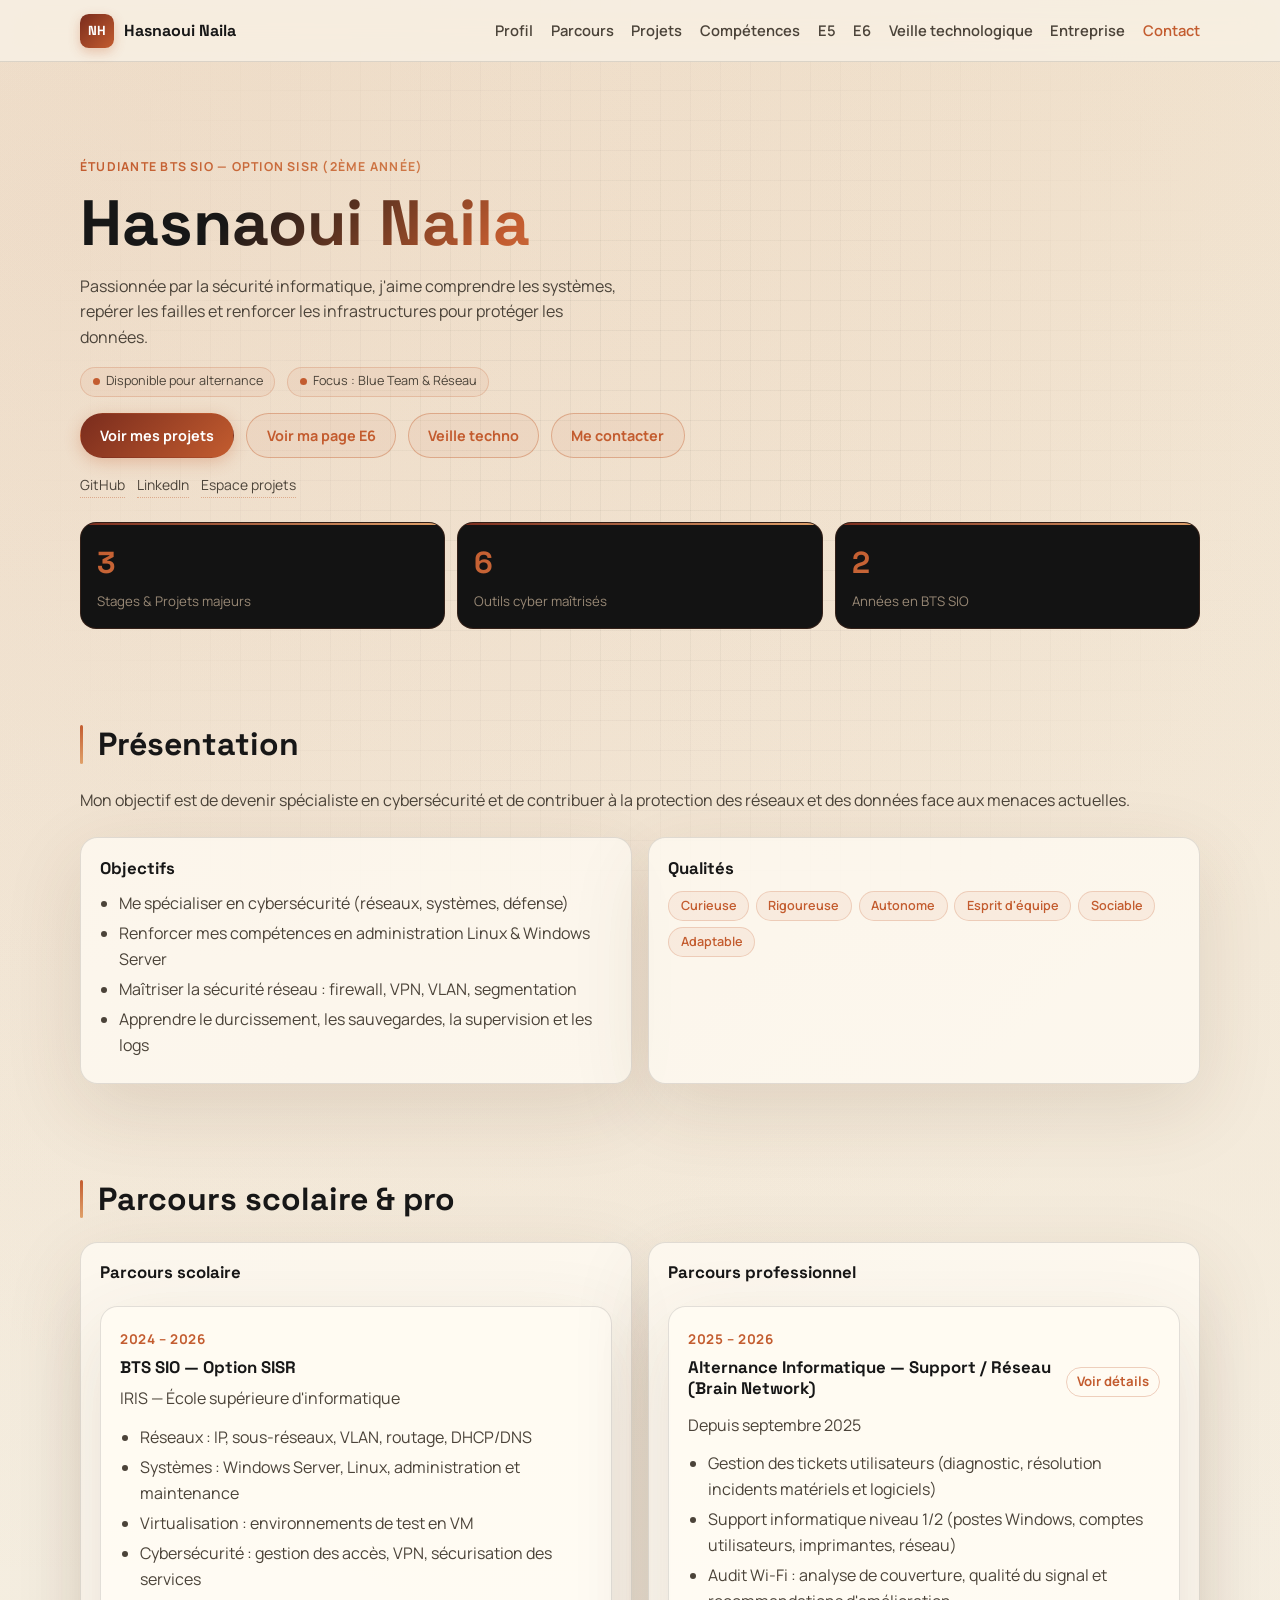
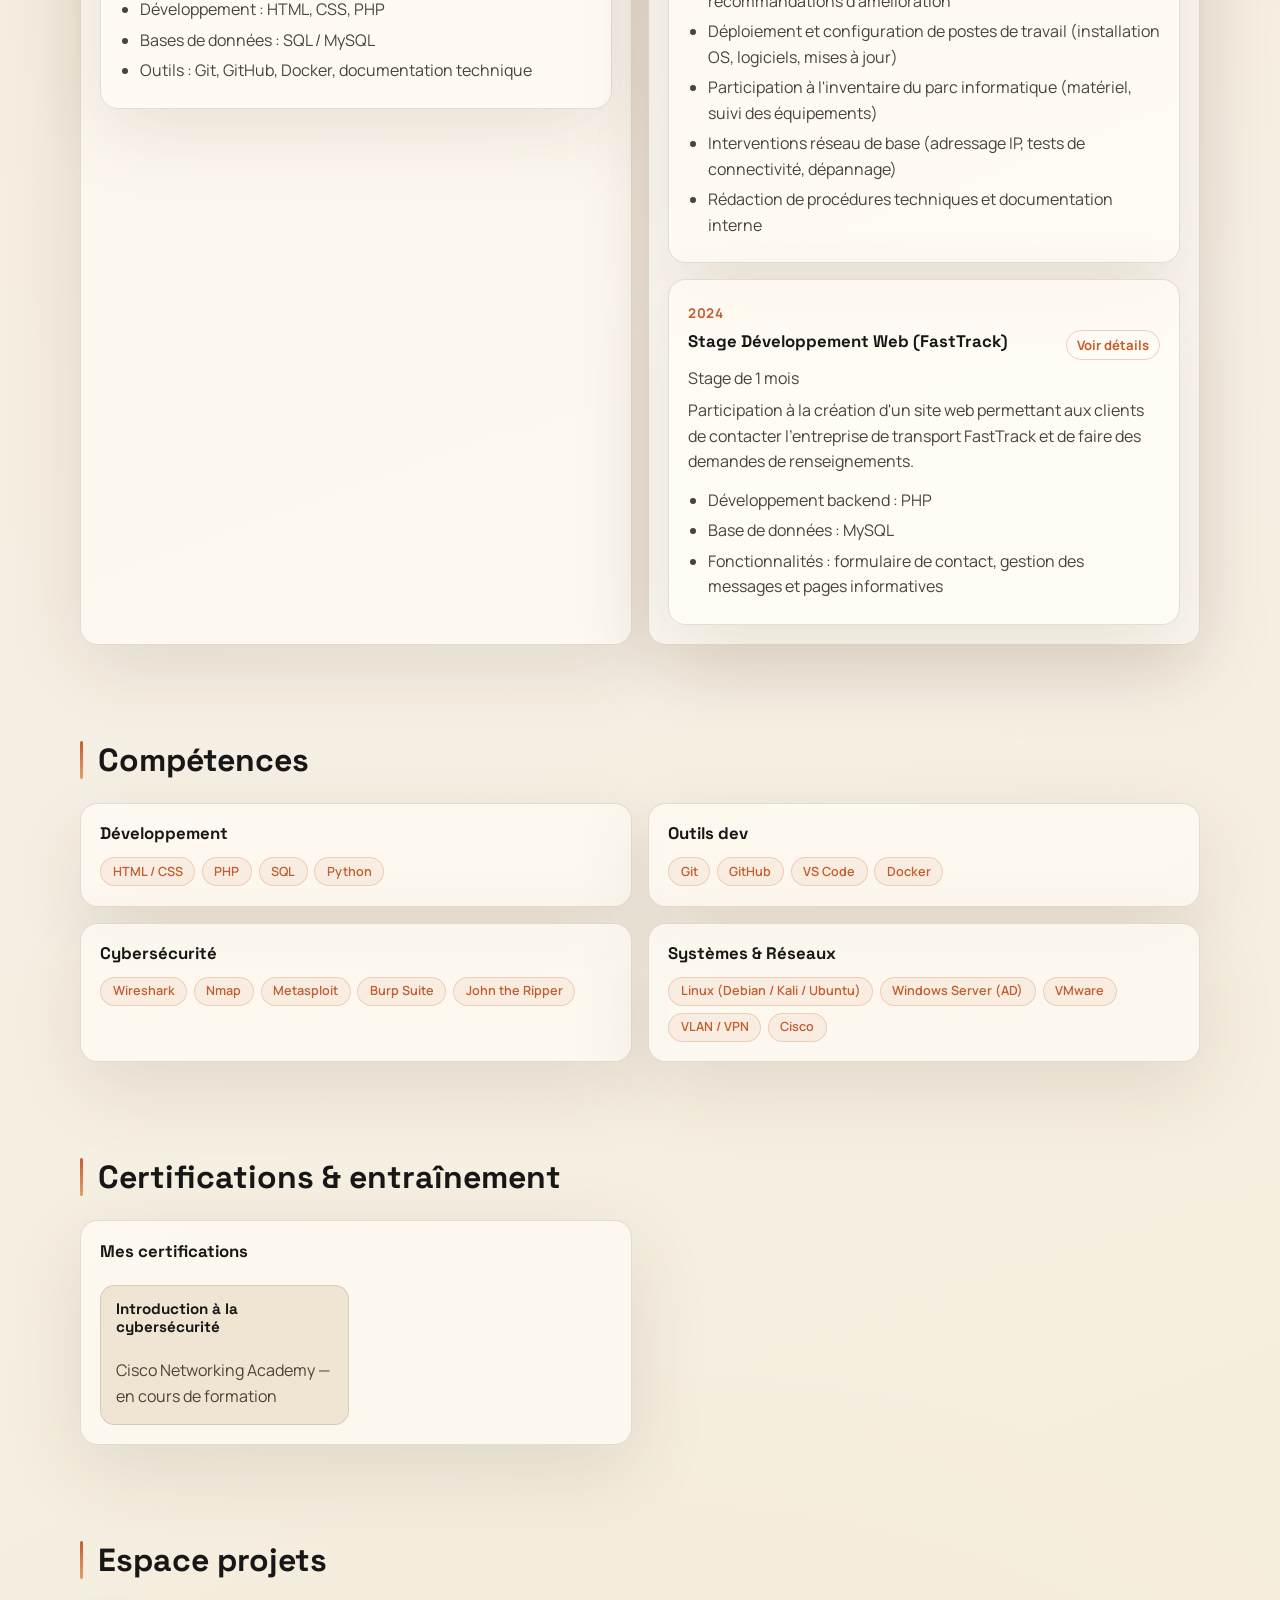
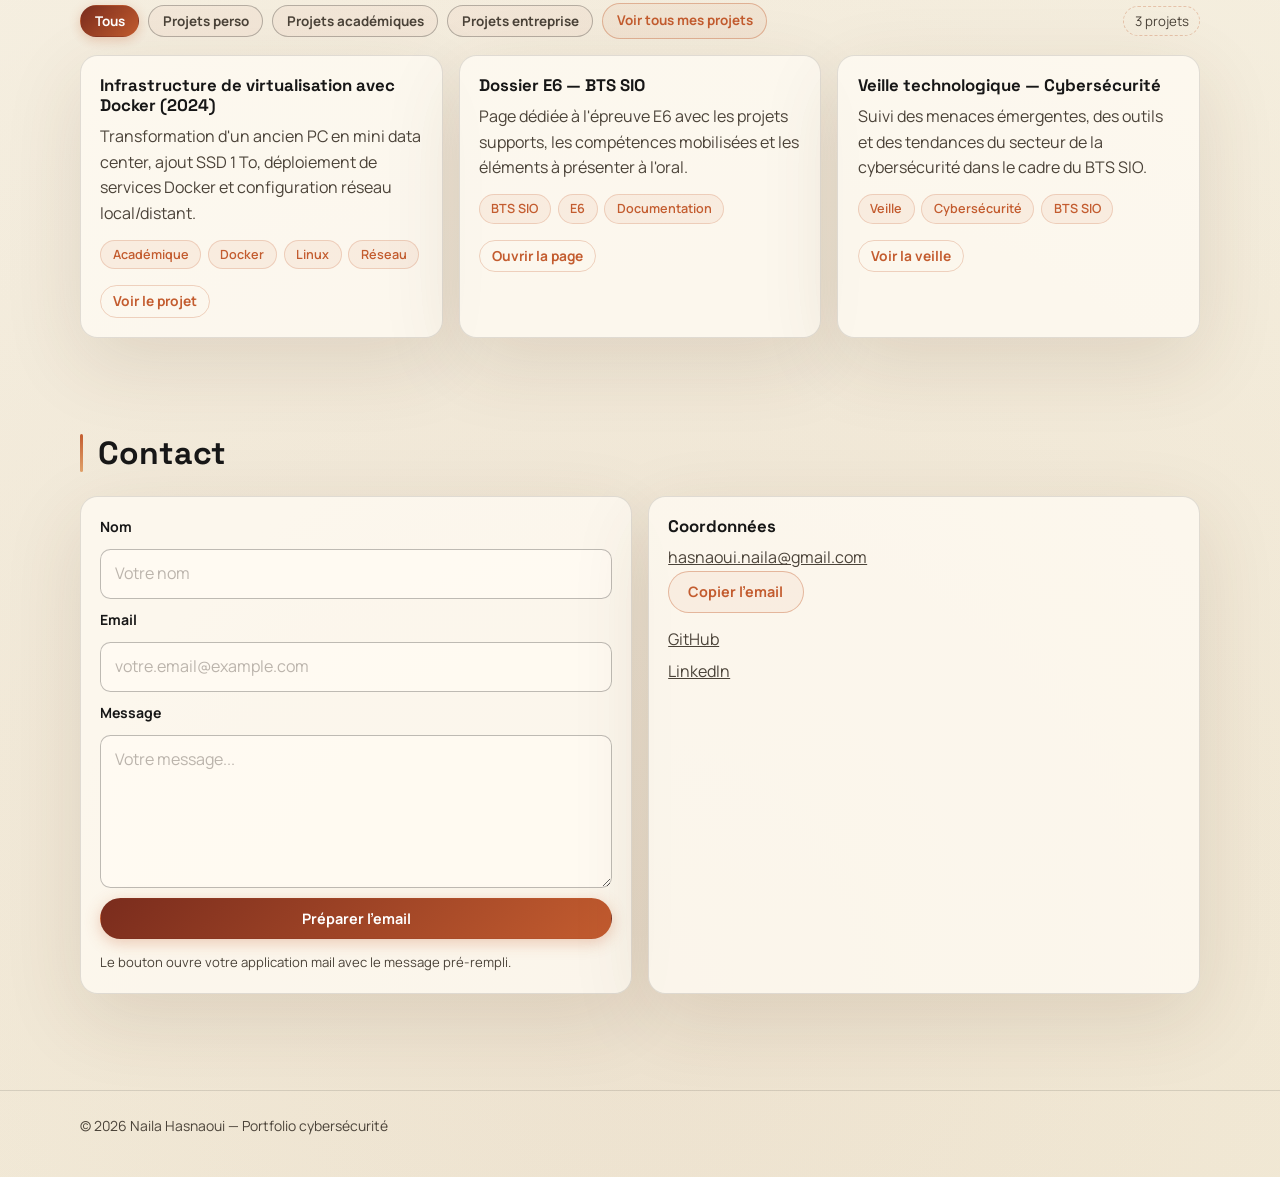
==== Naila_protfolio/index.html @ ea797156 "Add files via upload" ====
<!DOCTYPE html>
<html lang="fr">
    <head>
        <meta charset="UTF-8"/>
        <meta name="viewport" content="width=device-width, initial-scale=1.0"/>
        <title>Hasnaoui Naila | Portfolio Cybersécurité</title>
        <meta
            name="description"
            content="Portfolio de Naila Hasnaoui, étudiante BTS SIO SISR, orientée cybersécurité, réseaux et systèmes."/>
        <link rel="preconnect" href="https://fonts.googleapis.com"/>
        <link rel="preconnect" href="https://fonts.gstatic.com" crossorigin="crossorigin"/>
        <link
            href="https://fonts.googleapis.com/css2?family=Space+Grotesk:wght@400;500;700&family=Manrope:wght@400;600;700&display=swap"
            rel="stylesheet"/>
        <link rel="stylesheet" href="styles.css?v=20260509"/>
    </head>
    <body>
        <div class="scroll-progress" id="scrollProgress" aria-hidden="true"></div>
        <div class="bg-grid" aria-hidden="true"></div>

        <header class="site-header">
            <div class="container nav-wrap">
                <a href="#home" class="brand">
                    <span class="brand-mark">NH</span>
                    <span class="brand-text">Hasnaoui Naila</span>
                </a>
                <button class="menu-btn" id="menuBtn" aria-label="Ouvrir le menu">Menu</button>
                <nav class="nav" id="siteNav">
                    <a href="#profil">Profil</a>
                    <a href="#parcours">Parcours</a>
                    <a href="#projets">Projets</a>
                    <a href="#competences">Compétences</a>
                    <a href="e5.html">E5</a>
                    <a href="e6.html">E6</a>
                    <a href="veille.html">Veille technologique</a>
                    <a href="entreprise.html">Entreprise</a>
                    <a href="#contact">Contact</a>
                </nav>
            </div>
        </header>

        <main id="home">
            <section class="hero container reveal">
                <div class="hero-layout">
                    <div>
                        <p class="eyebrow">Étudiante BTS SIO — Option SISR (2ème année)</p>
                        <h1>Hasnaoui Naila</h1>
                        <p class="lead">
                            Passionnée par la sécurité informatique, j'aime comprendre les systèmes,
                            repérer les failles et renforcer les infrastructures pour protéger les données.
                        </p>
                        <div class="hero-meta">
                            <span class="status-dot">Disponible pour alternance</span>
                            <span class="status-dot">Focus : Blue Team &amp; Réseau</span>
                        </div>
                    </div>
                </div>

                <div class="hero-actions">
                    <a class="btn btn-primary" href="#projets">Voir mes projets</a>
                    <a class="btn btn-ghost" href="e6.html">Voir ma page E6</a>
                    <a class="btn btn-ghost" href="veille.html">Veille techno</a>
                    <a class="btn btn-ghost" href="mailto:hasnaoui.naila@gmail.com">Me contacter</a>
                </div>

                <div class="social-links">
                    <a href="https://github.com/nailahsn" target="_blank" rel="noreferrer">GitHub</a>
                    <a href="https://www.linkedin.com/in/na%C3%AFla-hasnaoui-921a3b2a5/" target="_blank" rel="noreferrer">LinkedIn</a>
                    <a href="https://dandy-cowbell-23a.notion.site/Espace-Projets-2f4beac706b78072b6fbd65566114f82" target="_blank" rel="noreferrer">Espace projets</a>
                </div>

                <div class="hero-stats">
                    <article class="stat-card">
                        <p class="stat-number" data-target="3">0</p>
                        <p class="stat-label">Stages &amp; Projets majeurs</p>
                    </article>
                    <article class="stat-card">
                        <p class="stat-number" data-target="6">0</p>
                        <p class="stat-label">Outils cyber maîtrisés</p>
                    </article>
                    <article class="stat-card">
                        <p class="stat-number" data-target="2">0</p>
                        <p class="stat-label">Années en BTS SIO</p>
                    </article>
                </div>
            </section>

            <section id="profil" class="section container reveal">
                <div class="section-head">
                    <h2>Présentation</h2>
                </div>
                <p>
                    Mon objectif est de devenir spécialiste en cybersécurité et de contribuer à la
                    protection des réseaux et des données face aux menaces actuelles.
                </p>

                <div class="grid two-cols mt-24">
                    <article class="card">
                        <h3>Objectifs</h3>
                        <ul>
                            <li>Me spécialiser en cybersécurité (réseaux, systèmes, défense)</li>
                            <li>Renforcer mes compétences en administration Linux &amp; Windows Server</li>
                            <li>Maîtriser la sécurité réseau : firewall, VPN, VLAN, segmentation</li>
                            <li>Apprendre le durcissement, les sauvegardes, la supervision et les logs</li>
                        </ul>
                    </article>

                    <article class="card">
                        <h3>Qualités</h3>
                        <div class="pill-wrap">
                            <span class="pill">Curieuse</span>
                            <span class="pill">Rigoureuse</span>
                            <span class="pill">Autonome</span>
                            <span class="pill">Esprit d'équipe</span>
                            <span class="pill">Sociable</span>
                            <span class="pill">Adaptable</span>
                        </div>
                    </article>
                </div>
            </section>

            <section id="parcours" class="section container reveal">
                <div class="section-head">
                    <h2>Parcours scolaire &amp; pro</h2>
                </div>

                <div class="grid two-cols">
                    <article class="card">
                        <h3>Parcours scolaire</h3>
                        <div class="timeline mt-24">
                            <article class="timeline-item">
                                <span class="year">2024 – 2026</span>
                                <h3>BTS SIO — Option SISR</h3>
                                <p>IRIS — École supérieure d'informatique</p>
                                <ul>
                                    <li>Réseaux : IP, sous-réseaux, VLAN, routage, DHCP/DNS</li>
                                    <li>Systèmes : Windows Server, Linux, administration et maintenance</li>
                                    <li>Virtualisation : environnements de test en VM</li>
                                    <li>Cybersécurité : gestion des accès, VPN, sécurisation des services</li>
                                    <li>Développement : HTML, CSS, PHP</li>
                                    <li>Bases de données : SQL / MySQL</li>
                                    <li>Outils : Git, GitHub, Docker, documentation technique</li>
                                </ul>
                            </article>
                        </div>
                    </article>

                    <article class="card">
                        <h3>Parcours professionnel</h3>
                        <div class="timeline mt-24">
                            <article class="timeline-item">
                                <span class="year">2025 – 2026</span>
                                <div class="timeline-top">
                                    <h3>Alternance Informatique — Support / Réseau (Brain Network)</h3>
                                    <a class="mini-link" href="#" target="_blank" rel="noreferrer">Voir détails</a>
                                </div>
                                <p>Depuis septembre 2025</p>
                                <ul>
                                    <li>Gestion des tickets utilisateurs (diagnostic, résolution incidents matériels et logiciels)</li>
                                    <li>Support informatique niveau 1/2 (postes Windows, comptes utilisateurs, imprimantes, réseau)</li>
                                    <li>Audit Wi-Fi : analyse de couverture, qualité du signal et recommandations d'amélioration</li>
                                    <li>Déploiement et configuration de postes de travail (installation OS, logiciels, mises à jour)</li>
                                    <li>Participation à l'inventaire du parc informatique (matériel, suivi des équipements)</li>
                                    <li>Interventions réseau de base (adressage IP, tests de connectivité, dépannage)</li>
                                    <li>Rédaction de procédures techniques et documentation interne</li>
                                </ul>
                            </article>

                            <article class="timeline-item">
                                <span class="year">2024</span>
                                <div class="timeline-top">
                                    <h3>Stage Développement Web (FastTrack)</h3>
                                    <a class="mini-link" href="https://fasttrack.alwaysdata.net/" target="_blank" rel="noreferrer">Voir détails</a>
                                </div>
                                <p>Stage de 1 mois</p>
                                <p>
                                    Participation à la création d'un site web permettant aux clients de contacter
                                    l'entreprise de transport FastTrack et de faire des demandes de renseignements.
                                </p>
                                <ul>
                                    <li>Développement backend : PHP</li>
                                    <li>Base de données : MySQL</li>
                                    <li>Fonctionnalités : formulaire de contact, gestion des messages et pages informatives</li>
                                </ul>
                            </article>
                        </div>
                    </article>
                </div>
            </section>

            <section id="competences" class="section container reveal">
                <div class="section-head">
                    <h2>Compétences</h2>
                </div>

                <div class="grid skills-grid">
                    <article class="card">
                        <h3>Développement</h3>
                        <div class="pill-wrap">
                            <span class="pill">HTML / CSS</span>
                            <span class="pill">PHP</span>
                            <span class="pill">SQL</span>
                            <span class="pill">Python</span>
                        </div>
                    </article>

                    <article class="card">
                        <h3>Outils dev</h3>
                        <div class="pill-wrap">
                            <span class="pill">Git</span>
                            <span class="pill">GitHub</span>
                            <span class="pill">VS Code</span>
                            <span class="pill">Docker</span>
                        </div>
                    </article>

                    <article class="card">
                        <h3>Cybersécurité</h3>
                        <div class="pill-wrap">
                            <span class="pill">Wireshark</span>
                            <span class="pill">Nmap</span>
                            <span class="pill">Metasploit</span>
                            <span class="pill">Burp Suite</span>
                            <span class="pill">John the Ripper</span>
                        </div>
                    </article>

                    <article class="card">
                        <h3>Systèmes &amp; Réseaux</h3>
                        <div class="pill-wrap">
                            <span class="pill">Linux (Debian / Kali / Ubuntu)</span>
                            <span class="pill">Windows Server (AD)</span>
                            <span class="pill">VMware</span>
                            <span class="pill">VLAN / VPN</span>
                            <span class="pill">Cisco</span>
                        </div>
                    </article>
                </div>
            </section>

            <section id="certifications" class="section container reveal">
                <div class="section-head">
                    <h2>Certifications &amp; entraînement</h2>
                </div>

                <div class="grid two-cols">
                    <article class="card">
                        <h3>Mes certifications</h3>
                        <div class="cert-grid mt-24">
                            <article class="cert-card">
                                <h4>Introduction à la cybersécurité</h4>
                                <p>Cisco Networking Academy — en cours de formation</p>
                            </article>
                        </div>
                    </article>
                </div>
            </section>

            <section id="projets" class="section container reveal">
                <div class="section-head">
                    <h2>Espace projets</h2>
                </div>

                <div class="project-toolbar">
                    <button class="filter-btn is-active" type="button" data-filter="all">Tous</button>
                    <button class="filter-btn" type="button" data-filter="perso">Projets perso</button>
                    <button class="filter-btn" type="button" data-filter="academique">Projets académiques</button>
                    <button class="filter-btn" type="button" data-filter="entreprise">Projets entreprise</button>
                    <a
                        class="btn btn-ghost toolbar-link"
                        href="https://dandy-cowbell-23a.notion.site/Espace-Projets-2f4beac706b78072b6fbd65566114f82"
                        target="_blank"
                        rel="noreferrer">Voir tous mes projets</a>
                    <span class="project-count" id="projectCount">0 projet</span>
                </div>

                <div class="projects-grid" id="projectsGrid">
                    <article class="project-card" data-category="perso">
                        <h3>Infrastructure de virtualisation avec Docker (2024)</h3>
                        <p>Transformation d'un ancien PC en mini data center, ajout SSD 1 To,
                            déploiement de services Docker et configuration réseau local/distant.</p>
                        <div class="tags">
                            <span>Académique</span><span>Docker</span><span>Linux</span><span>Réseau</span>
                        </div>
                        <div class="project-actions">
                            <a
                                href="https://dandy-cowbell-23a.notion.site/MISE-EN-PLACE-D-UNE-INFRASTRUCTURE-DE-VIRTUALISATION-AVEC-DOCKER-2f4beac706b7803e8856c15a7f8cccd5"
                                target="_blank"
                                rel="noreferrer">Voir le projet</a>
                        </div>
                    </article>

                    <article class="project-card" data-category="academique">
                        <h3>Dossier E6 — BTS SIO</h3>
                        <p>Page dédiée à l'épreuve E6 avec les projets supports, les compétences
                            mobilisées et les éléments à présenter à l'oral.</p>
                        <div class="tags">
                            <span>BTS SIO</span><span>E6</span><span>Documentation</span>
                        </div>
                        <div class="project-actions">
                            <a href="e6.html">Ouvrir la page</a>
                        </div>
                    </article>

                    <article class="project-card" data-category="academique">
                        <h3>Veille technologique — Cybersécurité</h3>
                        <p>Suivi des menaces émergentes, des outils et des tendances du secteur de la
                            cybersécurité dans le cadre du BTS SIO.</p>
                        <div class="tags">
                            <span>Veille</span><span>Cybersécurité</span><span>BTS SIO</span>
                        </div>
                        <div class="project-actions">
                            <a href="veille.html">Voir la veille</a>
                        </div>
                    </article>
                </div>
            </section>

            <section id="contact" class="section container reveal">
                <div class="section-head">
                    <h2>Contact</h2>
                </div>

                <div class="grid two-cols">
                    <form class="card contact-form" id="contactForm">
                        <label for="name">Nom</label>
                        <input id="name" name="name" type="text" placeholder="Votre nom" required="required"/>

                        <label for="email">Email</label>
                        <input id="email" name="email" type="email" placeholder="votre.email@example.com" required="required"/>

                        <label for="message">Message</label>
                        <textarea id="message" name="message" rows="5" placeholder="Votre message..." required="required"></textarea>

                        <button class="btn btn-primary" type="submit">Préparer l'email</button>
                        <p class="form-help">Le bouton ouvre votre application mail avec le message pré-rempli.</p>
                    </form>

                    <aside class="card">
                        <h3>Coordonnées</h3>
                        <p><a href="mailto:hasnaoui.naila@gmail.com" id="emailAddress">hasnaoui.naila@gmail.com</a></p>
                        <button class="btn btn-ghost inline-btn" id="copyEmailBtn" type="button">Copier l'email</button>
                        <p><a href="https://github.com/nailahsn" target="_blank" rel="noreferrer">GitHub</a></p>
                        <p><a href="https://www.linkedin.com/in/na%C3%AFla-hasnaoui-921a3b2a5/" target="_blank" rel="noreferrer">LinkedIn</a></p>
                    </aside>
                </div>
            </section>
        </main>

        <footer class="site-footer">
            <div class="container">
                <p>© <span id="year"></span> Naila Hasnaoui — Portfolio cybersécurité</p>
            </div>
        </footer>

        <button class="back-top" id="backTopBtn" type="button" aria-label="Remonter en haut">↑</button>
        <div class="toast" id="toast" role="status" aria-live="polite"></div>
        <div class="lightbox" id="certLightbox" hidden="hidden" aria-hidden="true">
            <button class="lightbox-close" id="lightboxClose" type="button" aria-label="Fermer">×</button>
            <img class="lightbox-image" id="lightboxImage" src="" alt="Certification agrandie"/>
        </div>

        <script src="script.js?v=20260509"></script>
    </body>
</html>
---- Naila_protfolio/styles.css ----
:root {
  --bg: #f6f0e4;
  --bg-soft: #efe5d2;
  --paper: rgba(255, 251, 244, 0.76);
  --paper-strong: rgba(255, 250, 241, 0.92);
  --ink: #171717;
  --ink-soft: #4b4339;
  --line: rgba(23, 23, 23, 0.12);
  --line-strong: rgba(23, 23, 23, 0.28);
  --accent: #c35c2f;
  --accent-soft: #e0a16a;
  --accent-deep: #7a2c1d;
  --card-dark: #131313;
  --card-dark-soft: #1f1c19;
  --shadow: 0 24px 80px rgba(82, 53, 23, 0.12);
}

* { box-sizing: border-box; }
html, body { margin: 0; padding: 0; }

body {
  font-family: "Manrope", sans-serif;
  color: var(--ink);
  background:
    radial-gradient(circle at 5% 5%, rgba(195, 92, 47, 0.08), transparent 32%),
    radial-gradient(circle at 88% 3%, rgba(224, 161, 106, 0.1), transparent 38%),
    radial-gradient(circle at 50% 96%, rgba(122, 44, 29, 0.06), transparent 30%),
    linear-gradient(160deg, #f2e9d8 0%, var(--bg) 50%, #f4edd9 100%);
  min-height: 100vh;
  line-height: 1.6;
  scroll-behavior: smooth;
}

.scroll-progress {
  position: fixed;
  top: 0; left: 0;
  width: 0;
  height: 3px;
  background: linear-gradient(90deg, var(--accent-deep), var(--accent), var(--accent-soft));
  z-index: 40;
  border-radius: 0 2px 2px 0;
}

.bg-grid {
  position: fixed;
  inset: 0;
  pointer-events: none;
  background-image:
    linear-gradient(rgba(23, 23, 23, 0.04) 1px, transparent 1px),
    linear-gradient(90deg, rgba(23, 23, 23, 0.04) 1px, transparent 1px);
  background-size: 30px 30px;
  mask-image: radial-gradient(circle at center, black 20%, transparent 80%);
  z-index: -1;
}

.container { width: min(1120px, 92%); margin: 0 auto; }

.site-header {
  position: sticky;
  top: 0; z-index: 20;
  backdrop-filter: blur(16px) saturate(160%);
  background: rgba(246, 240, 228, 0.88);
  border-bottom: 1px solid var(--line);
}

.nav-wrap {
  display: flex;
  align-items: center;
  justify-content: space-between;
  padding: 0.85rem 0;
}

.brand {
  display: inline-flex;
  align-items: center;
  gap: 0.65rem;
  color: var(--ink);
  text-decoration: none;
  font-family: "Space Grotesk", sans-serif;
  font-weight: 700;
}

.brand-mark {
  width: 34px; height: 34px;
  display: grid;
  place-items: center;
  border-radius: 0.55rem;
  background: linear-gradient(135deg, var(--accent-deep), var(--accent));
  font-size: 0.82rem;
  color: #fff;
  font-weight: 700;
  letter-spacing: -0.02em;
  box-shadow: 0 4px 12px rgba(195, 92, 47, 0.3);
}

.nav { display: flex; gap: 1.1rem; align-items: center; }
.nav a {
  color: var(--ink-soft);
  text-decoration: none;
  font-weight: 600;
  font-size: 0.92rem;
  transition: color 0.2s;
}
.nav a:hover, .nav a.is-active { color: var(--accent); }

a { color: var(--ink-soft); }

.menu-btn {
  display: none;
  background: transparent;
  color: var(--ink);
  border: 1px solid var(--line-strong);
  border-radius: 0.5rem;
  padding: 0.45rem 0.75rem;
  cursor: pointer;
  font-size: 0.88rem;
  font-family: inherit;
}

main { padding-bottom: 3rem; }
.hero { padding: 5.5rem 0 3rem; }

.hero-layout {
  display: grid;
  grid-template-columns: minmax(0, 1fr) 250px;
  gap: 1.5rem;
  align-items: start;
}

h1, h2, h3, h4 {
  font-family: "Space Grotesk", sans-serif;
  line-height: 1.2;
  margin: 0;
}

.eyebrow {
  background: linear-gradient(90deg, var(--accent), var(--accent-soft));
  -webkit-background-clip: text;
  -webkit-text-fill-color: transparent;
  background-clip: text;
  text-transform: uppercase;
  letter-spacing: 0.1em;
  font-size: 0.77rem;
  font-weight: 700;
  margin-bottom: 0.65rem;
}

h1 {
  font-size: clamp(2.2rem, 5vw, 4rem);
  max-width: 16ch;
  background: linear-gradient(135deg, var(--ink) 25%, var(--accent) 65%, var(--accent-soft) 100%);
  -webkit-background-clip: text;
  -webkit-text-fill-color: transparent;
  background-clip: text;
  line-height: 1.15;
}

.lead { color: var(--ink-soft); max-width: 55ch; margin-top: 0.85rem; }

.hero-meta, .hero-actions, .social-links {
  display: flex; flex-wrap: wrap; gap: 0.75rem; margin-top: 1rem;
}

.status-dot {
  display: inline-flex;
  align-items: center;
  gap: 0.38rem;
  border: 1px solid rgba(195, 92, 47, 0.22);
  border-radius: 999px;
  padding: 0.24rem 0.72rem;
  color: var(--ink-soft);
  font-size: 0.79rem;
  background: rgba(195, 92, 47, 0.06);
}

.status-dot::before {
  content: "";
  width: 7px; height: 7px;
  border-radius: 999px;
  background: var(--accent);
  box-shadow: 0 0 0 0 rgba(195, 92, 47, 0.4);
  animation: pulse-dot 2s infinite;
  flex-shrink: 0;
}

@keyframes pulse-dot {
  0%, 100% { box-shadow: 0 0 0 0 rgba(195, 92, 47, 0.4); }
  50% { box-shadow: 0 0 0 5px rgba(195, 92, 47, 0.1); }
}

.profile-card {
  background: var(--paper-strong);
  border: 1px solid var(--line);
  border-radius: 1.2rem;
  padding: 1rem;
  box-shadow: var(--shadow);
}

.profile-photo {
  width: 100%; max-width: 220px;
  aspect-ratio: 1/1;
  object-fit: cover;
  border-radius: 0.9rem;
  border: 1px solid var(--line-strong);
}

.photo-note { margin: 0.6rem 0 0; font-size: 0.8rem; color: var(--ink-soft); }

.social-links a {
  color: var(--ink-soft);
  text-decoration: none;
  font-size: 0.87rem;
  border-bottom: 1px dotted rgba(195, 92, 47, 0.4);
  transition: color 0.2s;
}
.social-links a:hover { color: var(--accent); }

.hero-stats {
  margin-top: 1.5rem;
  display: grid;
  grid-template-columns: repeat(3, minmax(0, 1fr));
  gap: 0.75rem;
}

.stat-card {
  background: var(--card-dark);
  border: 1px solid rgba(195, 92, 47, 0.18);
  border-radius: 1rem;
  padding: 1rem;
  position: relative;
  overflow: hidden;
  transition: border-color 0.3s, box-shadow 0.3s, transform 0.25s;
}

.stat-card::before {
  content: "";
  position: absolute;
  top: 0; left: 0; right: 0;
  height: 2px;
  background: linear-gradient(90deg, var(--accent-deep), var(--accent-soft));
}

.stat-card:hover {
  border-color: rgba(195, 92, 47, 0.38);
  box-shadow: 0 0 24px rgba(195, 92, 47, 0.12);
  transform: translateY(-2px);
}

.stat-number {
  margin: 0;
  background: linear-gradient(135deg, var(--accent), var(--accent-soft));
  -webkit-background-clip: text;
  -webkit-text-fill-color: transparent;
  background-clip: text;
  font-size: 1.9rem;
  font-weight: 700;
  font-family: "Space Grotesk", sans-serif;
}

.stat-label { margin: 0.25rem 0 0; font-size: 0.83rem; color: rgba(224, 200, 170, 0.65); }

.btn {
  border: 1px solid transparent;
  border-radius: 999px;
  padding: 0.65rem 1.2rem;
  text-decoration: none;
  font-weight: 700;
  display: inline-flex;
  align-items: center;
  justify-content: center;
  font-size: 0.9rem;
  transition: transform 0.2s, box-shadow 0.2s, background 0.2s, border-color 0.2s;
  cursor: pointer;
  font-family: inherit;
}

.btn-primary {
  background: linear-gradient(135deg, var(--accent-deep), var(--accent));
  color: #fff;
  box-shadow: 0 4px 16px rgba(195, 92, 47, 0.3);
}

.btn-primary:hover {
  box-shadow: 0 6px 22px rgba(195, 92, 47, 0.45);
  transform: translateY(-2px);
}

.btn-ghost {
  border-color: rgba(195, 92, 47, 0.38);
  color: var(--accent);
  background: rgba(195, 92, 47, 0.06);
}

.btn-ghost:hover {
  background: rgba(195, 92, 47, 0.12);
  border-color: var(--accent);
  transform: translateY(-2px);
}

.btn:active { transform: scale(0.97) !important; }

.section { padding: 3rem 0; }

.section-head {
  margin-bottom: 1.5rem;
  padding-left: 1.1rem;
  position: relative;
}

.section-head::before {
  content: "";
  position: absolute;
  left: 0; top: 0; bottom: 0;
  width: 3px;
  background: linear-gradient(to bottom, var(--accent), var(--accent-soft));
  border-radius: 2px;
}

.section h2 { font-size: clamp(1.5rem, 2.5vw, 2.1rem); color: var(--ink); }

.grid { display: grid; gap: 1rem; }
.two-cols { grid-template-columns: repeat(2, minmax(0, 1fr)); }
.skills-grid { grid-template-columns: repeat(2, minmax(0, 1fr)); }

.card, .project-card, .timeline-item {
  background: var(--paper);
  border: 1px solid var(--line);
  border-radius: 1.1rem;
  padding: 1.2rem;
  box-shadow: var(--shadow);
  transition: border-color 0.3s, box-shadow 0.3s, transform 0.25s;
}

.card:hover {
  border-color: var(--line-strong);
  box-shadow: 0 30px 90px rgba(82, 53, 23, 0.16);
  transform: translateY(-2px);
}

h3 { color: var(--ink); font-size: 1.05rem; margin-bottom: 0.55rem; }
h4 { color: var(--ink); font-size: 0.95rem; margin: 0 0 0.3rem; }

.mt-24 { margin-top: 1.5rem; }
p { color: var(--ink-soft); margin: 0.4rem 0 0; }
li { color: var(--ink-soft); margin-bottom: 0.3rem; }
ul { margin: 0.8rem 0 0; padding-left: 1.2rem; }

.pill-wrap, .tags {
  display: flex; flex-wrap: wrap; gap: 0.42rem; margin-top: 0.85rem;
}

.pill, .tags span {
  font-size: 0.79rem;
  color: var(--accent);
  border: 1px solid rgba(195, 92, 47, 0.22);
  border-radius: 999px;
  padding: 0.22rem 0.72rem;
  background: rgba(195, 92, 47, 0.07);
  font-weight: 600;
  transition: background 0.2s, border-color 0.2s;
}

.pill:hover, .tags span:hover {
  background: rgba(195, 92, 47, 0.14);
  border-color: rgba(195, 92, 47, 0.4);
}

.timeline { display: grid; gap: 1rem; }
.timeline-top { display: flex; justify-content: space-between; align-items: center; gap: 0.75rem; }

.mini-link {
  color: var(--accent);
  text-decoration: none;
  font-size: 0.82rem;
  font-weight: 700;
  border: 1px solid rgba(195, 92, 47, 0.28);
  border-radius: 999px;
  padding: 0.2rem 0.6rem;
  white-space: nowrap;
  transition: background 0.2s, border-color 0.2s;
}

.mini-link:hover {
  background: rgba(195, 92, 47, 0.1);
  border-color: var(--accent);
}

.year {
  display: inline-block;
  color: var(--accent);
  font-weight: 700;
  margin-bottom: 0.4rem;
  font-size: 0.84rem;
  letter-spacing: 0.04em;
}

.project-toolbar {
  display: flex; flex-wrap: wrap; align-items: center;
  gap: 0.55rem; margin-bottom: 1rem;
}

.filter-btn {
  border: 1px solid var(--line-strong);
  border-radius: 999px;
  background: rgba(195, 92, 47, 0.04);
  color: var(--ink-soft);
  padding: 0.38rem 0.85rem;
  font-weight: 700;
  font-size: 0.84rem;
  cursor: pointer;
  transition: background 0.2s, border-color 0.2s, color 0.2s;
  font-family: inherit;
}

.filter-btn:hover { color: var(--accent); border-color: rgba(195, 92, 47, 0.38); }

.filter-btn.is-active {
  color: #fff;
  background: linear-gradient(135deg, var(--accent-deep), var(--accent));
  border-color: transparent;
  box-shadow: 0 3px 12px rgba(195, 92, 47, 0.28);
}

.toolbar-link { padding: 0.38rem 0.85rem; font-size: 0.84rem; }

.project-count {
  margin-left: auto;
  color: var(--ink-soft);
  font-size: 0.83rem;
  border: 1px dashed rgba(195, 92, 47, 0.3);
  border-radius: 999px;
  padding: 0.22rem 0.65rem;
}

.projects-grid { display: grid; grid-template-columns: repeat(3, minmax(0, 1fr)); gap: 1rem; }
.project-card.is-hidden { display: none; }

.project-card {
  position: relative;
  overflow: hidden;
  transition: border-color 0.3s, box-shadow 0.3s, transform 0.25s;
}

.project-card::after {
  content: "";
  position: absolute;
  top: 0; left: 0; right: 0;
  height: 2px;
  background: linear-gradient(90deg, var(--accent-deep), var(--accent-soft));
  opacity: 0;
  transition: opacity 0.3s;
}

.project-card:hover {
  border-color: var(--line-strong);
  box-shadow: 0 30px 90px rgba(82, 53, 23, 0.16);
  transform: translateY(-2px);
}

.project-card:hover::after { opacity: 1; }

.project-actions { display: flex; gap: 0.75rem; margin-top: 1rem; flex-wrap: wrap; }
.project-actions a {
  text-decoration: none;
  color: var(--accent);
  font-weight: 700;
  font-size: 0.86rem;
  border: 1px solid rgba(195, 92, 47, 0.25);
  border-radius: 999px;
  padding: 0.25rem 0.75rem;
  transition: background 0.2s, border-color 0.2s;
}
.project-actions a:hover {
  background: rgba(195, 92, 47, 0.1);
  border-color: var(--accent);
}

.cert-grid { display: grid; grid-template-columns: repeat(2, minmax(0, 1fr)); gap: 0.85rem; }

.cert-card {
  display: grid; gap: 0.65rem;
  background: var(--bg-soft);
  border: 1px solid var(--line);
  border-radius: 0.9rem;
  padding: 0.9rem;
  transition: border-color 0.3s;
}

.cert-card:hover { border-color: var(--line-strong); }

.cert-image {
  width: 100%;
  border-radius: 0.7rem;
  border: 1px solid var(--line);
  object-fit: cover;
  cursor: zoom-in;
  transition: transform 0.25s, box-shadow 0.25s;
}

.cert-image:hover {
  transform: scale(1.03);
  box-shadow: 0 10px 30px rgba(82, 53, 23, 0.2);
}

.cert-image-link { display: block; border-radius: 0.7rem; }

.platform-list { list-style: none; padding: 0; }
.platform-list li { margin-bottom: 0.65rem; }
.platform-list a {
  margin-left: 0.45rem;
  color: var(--accent);
  text-decoration: none;
  font-weight: 700;
  font-size: 0.88rem;
  transition: color 0.2s;
}
.platform-list a:hover { color: var(--accent-deep); }

.contact-form { display: grid; gap: 0.62rem; }
.form-help { margin: 0.2rem 0 0; font-size: 0.82rem; color: var(--ink-soft); }

label { font-weight: 700; color: var(--ink); font-size: 0.88rem; }

input, textarea {
  width: 100%;
  border: 1px solid var(--line-strong);
  background: var(--paper-strong);
  border-radius: 0.65rem;
  color: var(--ink);
  padding: 0.72rem 0.88rem;
  font: inherit;
  transition: border-color 0.2s, box-shadow 0.2s;
}

input:focus, textarea:focus {
  outline: none;
  border-color: var(--accent);
  box-shadow: 0 0 0 3px rgba(195, 92, 47, 0.12);
}

input::placeholder, textarea::placeholder { color: rgba(75, 67, 57, 0.38); }

.inline-btn { margin-bottom: 0.5rem; }

.site-footer {
  border-top: 1px solid var(--line);
  padding: 1.5rem 0 2.5rem;
}

.site-footer p { color: var(--ink-soft); font-size: 0.87rem; margin: 0; }

.back-top {
  position: fixed; right: 1.2rem; bottom: 1.2rem;
  width: 44px; height: 44px;
  border-radius: 999px;
  border: 1px solid rgba(195, 92, 47, 0.25);
  background: var(--card-dark);
  color: var(--accent-soft);
  font-size: 1.1rem;
  cursor: pointer;
  opacity: 0;
  pointer-events: none;
  transform: translateY(12px);
  transition: opacity 0.2s, transform 0.2s, box-shadow 0.2s;
  z-index: 30;
  display: grid; place-items: center;
}

.back-top.show { opacity: 1; pointer-events: auto; transform: translateY(0); }
.back-top:hover {
  box-shadow: 0 6px 20px rgba(195, 92, 47, 0.25);
  border-color: var(--accent);
}

.toast {
  position: fixed;
  left: 50%; bottom: 1.5rem;
  transform: translateX(-50%) translateY(20px);
  background: var(--card-dark);
  border: 1px solid rgba(195, 92, 47, 0.25);
  color: #f2e4d0;
  padding: 0.55rem 1rem;
  border-radius: 999px;
  font-size: 0.84rem;
  opacity: 0;
  pointer-events: none;
  transition: opacity 0.25s, transform 0.25s;
  z-index: 35;
}

.toast.show { opacity: 1; transform: translateX(-50%) translateY(0); }

.lightbox {
  position: fixed; inset: 0;
  background: rgba(23, 23, 23, 0.85);
  display: grid; place-items: center;
  z-index: 50; padding: 1rem;
  opacity: 0; transition: opacity 0.2s;
  backdrop-filter: blur(6px);
}

.lightbox[hidden] { display: none; }
.lightbox.is-open { opacity: 1; }

.lightbox-image {
  max-width: min(980px, 92vw);
  max-height: 88vh;
  border-radius: 0.8rem;
  border: 1px solid rgba(195, 92, 47, 0.22);
  box-shadow: 0 20px 60px rgba(0, 0, 0, 0.55);
}

.lightbox-close {
  position: absolute; top: 1rem; right: 1rem;
  width: 42px; height: 42px;
  border-radius: 999px;
  border: 1px solid rgba(195, 92, 47, 0.28);
  background: var(--card-dark);
  color: #f2e4d0;
  font-size: 1.35rem;
  cursor: pointer;
  transition: box-shadow 0.2s, border-color 0.2s;
  display: grid; place-items: center;
}

.lightbox-close:hover {
  box-shadow: 0 4px 14px rgba(195, 92, 47, 0.3);
  border-color: var(--accent);
}

.reveal {
  opacity: 0;
  transform: translateY(20px);
  transition: opacity 0.58s ease, transform 0.58s ease;
}

.reveal.show { opacity: 1; transform: translateY(0); }

/* Veille page specific */
.veille-card {
  background: var(--paper);
  border: 1px solid var(--line);
  border-radius: 1.1rem;
  padding: 1.2rem;
  box-shadow: var(--shadow);
  transition: border-color 0.3s, box-shadow 0.3s, transform 0.25s;
  position: relative;
  overflow: hidden;
}

.veille-card::after {
  content: "";
  position: absolute;
  top: 0; left: 0; right: 0;
  height: 2px;
  background: linear-gradient(90deg, var(--accent-deep), var(--accent-soft));
  opacity: 0;
  transition: opacity 0.3s;
}

.veille-card:hover {
  border-color: var(--line-strong);
  box-shadow: 0 30px 90px rgba(82, 53, 23, 0.16);
  transform: translateY(-2px);
}

.veille-card:hover::after { opacity: 1; }

.source-badge {
  display: inline-flex;
  align-items: center;
  font-size: 0.75rem;
  font-weight: 700;
  color: var(--accent-deep);
  border: 1px solid rgba(122, 44, 29, 0.28);
  border-radius: 999px;
  padding: 0.18rem 0.6rem;
  background: rgba(195, 92, 47, 0.08);
  margin-bottom: 0.5rem;
}

.veille-date {
  color: var(--accent-soft);
  font-size: 0.8rem;
  font-weight: 700;
  letter-spacing: 0.04em;
  margin-bottom: 0.35rem;
}

.veille-grid {
  display: grid;
  grid-template-columns: repeat(3, minmax(0, 1fr));
  gap: 1rem;
}

.sources-list { list-style: none; padding: 0; margin: 0; }
.sources-list li {
  padding: 0.6rem 0;
  border-bottom: 1px solid var(--line);
  display: flex;
  align-items: center;
  gap: 0.55rem;
}
.sources-list li:last-child { border-bottom: none; }
.sources-list li::before {
  content: "";
  width: 6px; height: 6px;
  border-radius: 999px;
  background: linear-gradient(135deg, var(--accent), var(--accent-soft));
  flex-shrink: 0;
}
.sources-list a {
  color: var(--accent);
  text-decoration: none;
  font-weight: 600;
  font-size: 0.9rem;
  transition: color 0.2s;
}
.sources-list a:hover { color: var(--accent-deep); }
.sources-list span { color: var(--ink-soft); font-size: 0.83rem; margin-left: auto; opacity: 0.75; }

.trend-badge {
  display: inline-flex;
  align-items: center;
  font-size: 0.75rem;
  font-weight: 700;
  border-radius: 999px;
  padding: 0.2rem 0.65rem;
  margin-bottom: 0.55rem;
}

.trend-badge.hot {
  color: var(--accent-deep);
  border: 1px solid rgba(122, 44, 29, 0.3);
  background: rgba(195, 92, 47, 0.1);
}

.trend-badge.rising {
  color: var(--accent);
  border: 1px solid rgba(195, 92, 47, 0.28);
  background: rgba(195, 92, 47, 0.07);
}

.trend-badge.stable {
  color: var(--ink-soft);
  border: 1px solid var(--line-strong);
  background: rgba(23, 23, 23, 0.05);
}

/* ─── Subpage hero (sans colonne latérale ni stats) ─────────── */

.subpage-hero { padding-bottom: 2.5rem; }
.subpage-hero h1 { max-width: 20ch; }

.section-head-inline {
  display: flex;
  align-items: center;
  justify-content: space-between;
  flex-wrap: wrap;
  gap: 0.75rem;
}

.btn-small { padding: 0.38rem 0.85rem; font-size: 0.81rem; }

/* ─── Stadium / Project CTA block ───────────────────────────── */

.stadium-cta {
  background: var(--card-dark);
  border: 1px solid rgba(195, 92, 47, 0.2);
  border-radius: 1.4rem;
  padding: 2.2rem;
  position: relative;
  overflow: hidden;
  transition: border-color 0.3s, box-shadow 0.3s;
}

.stadium-cta:hover {
  border-color: rgba(195, 92, 47, 0.38);
  box-shadow: 0 0 40px rgba(195, 92, 47, 0.1);
}

.stadium-cta::before {
  content: "";
  position: absolute;
  top: 0; left: 0; right: 0;
  height: 2px;
  background: linear-gradient(90deg, var(--accent-deep), var(--accent), var(--accent-soft));
}

.stadium-cta-eyebrow {
  display: inline-block;
  font-size: 0.74rem;
  font-weight: 700;
  text-transform: uppercase;
  letter-spacing: 0.1em;
  color: var(--accent-soft);
  margin-bottom: 0.8rem;
  padding: 0.2rem 0.65rem;
  border: 1px solid rgba(195, 92, 47, 0.25);
  border-radius: 999px;
  background: rgba(195, 92, 47, 0.1);
}

.stadium-cta h2 {
  font-size: clamp(1.6rem, 3vw, 2.4rem);
  color: #f2e4d0;
  margin-bottom: 0.75rem;
  line-height: 1.15;
}

.stadium-cta h2 span {
  background: linear-gradient(90deg, var(--accent), var(--accent-soft));
  -webkit-background-clip: text;
  -webkit-text-fill-color: transparent;
  background-clip: text;
}

.stadium-cta > p { color: rgba(224, 200, 170, 0.68); max-width: 65ch; margin-top: 0; }

.stadium-cta-chips { margin-top: 1.2rem; }
.stadium-cta-chips .pill {
  color: var(--accent-soft);
  border-color: rgba(195, 92, 47, 0.25);
  background: rgba(195, 92, 47, 0.1);
}

.stadium-cta-btn {
  display: inline-flex;
  align-items: center;
  gap: 0.55rem;
  margin-top: 1.6rem;
  background: linear-gradient(135deg, var(--accent-deep), var(--accent));
  color: #fff;
  font-family: "Space Grotesk", sans-serif;
  font-weight: 700;
  font-size: 0.95rem;
  padding: 0.75rem 1.4rem;
  border-radius: 999px;
  text-decoration: none;
  box-shadow: 0 4px 16px rgba(195, 92, 47, 0.35);
  transition: transform 0.2s, box-shadow 0.2s;
  border: none;
}

.stadium-cta-btn:hover {
  transform: translateY(-2px);
  box-shadow: 0 6px 24px rgba(195, 92, 47, 0.52);
  color: #fff;
}

.stadium-cta-btn svg { width: 18px; height: 18px; flex-shrink: 0; }

/* ─── Competences grid ───────────────────────────────────────── */

.competences-grid {
  display: grid;
  grid-template-columns: repeat(3, minmax(0, 1fr));
  gap: 0.85rem;
}

.comp-card {
  background: var(--paper);
  border: 1px solid var(--line);
  border-radius: 0.95rem;
  padding: 1rem;
  display: flex;
  align-items: flex-start;
  gap: 0.75rem;
  transition: border-color 0.3s, transform 0.25s, box-shadow 0.3s;
}

.comp-card:hover {
  border-color: var(--line-strong);
  transform: translateY(-2px);
  box-shadow: var(--shadow);
}

.comp-num {
  display: inline-flex;
  align-items: center;
  justify-content: center;
  width: 36px; height: 36px;
  border-radius: 0.5rem;
  background: var(--card-dark);
  color: var(--accent-soft);
  font-family: "Space Grotesk", sans-serif;
  font-weight: 700;
  font-size: 0.85rem;
  flex-shrink: 0;
  border: 1px solid rgba(195, 92, 47, 0.2);
}

.comp-card p {
  color: var(--ink-soft);
  font-size: 0.87rem;
  margin: 0;
  padding-top: 0.12rem;
  line-height: 1.4;
}

/* ─── E5 page ──────────────────────────────────────────────── */

.uc-grid {
  display: grid;
  grid-template-columns: repeat(2, minmax(0, 1fr));
  gap: 1rem;
}

.uc-card {
  background: var(--paper);
  border: 1px solid var(--line);
  border-radius: 1.1rem;
  padding: 1.3rem;
  box-shadow: var(--shadow);
  transition: border-color 0.3s, box-shadow 0.3s, transform 0.25s;
  position: relative;
  overflow: hidden;
}

.uc-card:hover {
  border-color: var(--line-strong);
  box-shadow: 0 32px 90px rgba(82, 53, 23, 0.16);
  transform: translateY(-2px);
}

.uc-card::after {
  content: "";
  position: absolute;
  top: 0; left: 0; right: 0;
  height: 2px;
  background: linear-gradient(90deg, var(--accent-deep), var(--accent-soft));
  opacity: 0;
  transition: opacity 0.3s;
}
.uc-card:hover::after { opacity: 1; }

.uc-top {
  display: flex;
  align-items: flex-start;
  justify-content: space-between;
  gap: 0.75rem;
  margin-bottom: 0.9rem;
}

.uc-number {
  display: inline-flex;
  align-items: center;
  justify-content: center;
  width: 40px; height: 40px;
  border-radius: 0.6rem;
  background: var(--card-dark);
  color: var(--accent-soft);
  font-family: "Space Grotesk", sans-serif;
  font-weight: 700;
  font-size: 0.95rem;
  flex-shrink: 0;
  border: 1px solid rgba(195, 92, 47, 0.2);
}

.uc-status {
  display: inline-flex;
  align-items: center;
  gap: 0.32rem;
  font-size: 0.73rem;
  font-weight: 700;
  border-radius: 999px;
  padding: 0.2rem 0.65rem;
  white-space: nowrap;
}

.uc-status::before {
  content: "";
  width: 6px; height: 6px;
  border-radius: 999px;
  background: currentColor;
  opacity: 0.8;
}

.uc-status.done {
  color: #2d7a52;
  border: 1px solid rgba(45, 122, 82, 0.28);
  background: rgba(45, 122, 82, 0.08);
}

.uc-status.in-progress {
  color: var(--accent);
  border: 1px solid rgba(195, 92, 47, 0.28);
  background: rgba(195, 92, 47, 0.07);
}

.check-list { list-style: none; padding: 0; margin: 0.65rem 0 0; }
.check-list li {
  padding: 0.4rem 0;
  display: flex;
  gap: 0.6rem;
  align-items: flex-start;
  font-size: 0.86rem;
  color: var(--ink-soft);
  border-bottom: 1px solid rgba(23, 23, 23, 0.06);
}
.check-list li:last-child { border-bottom: none; }

.check-list li .check-icon {
  width: 18px; height: 18px;
  border-radius: 50%;
  background: rgba(195, 92, 47, 0.1);
  border: 1px solid rgba(195, 92, 47, 0.25);
  display: grid;
  place-items: center;
  flex-shrink: 0;
  margin-top: 0.07rem;
  font-size: 0.65rem;
  color: var(--accent);
  font-weight: 700;
}

.cyber-domain-grid {
  display: grid;
  grid-template-columns: repeat(3, minmax(0, 1fr));
  gap: 0.75rem;
}

.cyber-domain-card {
  background: var(--paper);
  border: 1px solid var(--line);
  border-radius: 0.9rem;
  padding: 1rem;
  text-align: center;
  transition: border-color 0.3s, transform 0.25s;
}

.cyber-domain-card:hover {
  border-color: var(--line-strong);
  transform: translateY(-2px);
}

.cyber-icon {
  width: 44px; height: 44px;
  border-radius: 0.7rem;
  background: var(--card-dark);
  border: 1px solid rgba(195, 92, 47, 0.2);
  display: grid;
  place-items: center;
  margin: 0 auto 0.65rem;
  font-size: 1.1rem;
}

.cyber-domain-card h4 { font-size: 0.88rem; color: var(--ink); margin-bottom: 0.35rem; }
.cyber-domain-card p { font-size: 0.8rem; color: var(--ink-soft); margin: 0; }

.e5-scenario {
  background: var(--card-dark);
  border: 1px solid rgba(195, 92, 47, 0.2);
  border-radius: 1.1rem;
  padding: 1.4rem;
  position: relative;
  overflow: hidden;
}

.e5-scenario::before {
  content: "";
  position: absolute;
  top: 0; left: 0; right: 0;
  height: 2px;
  background: linear-gradient(90deg, var(--accent-deep), var(--accent), var(--accent-soft));
}

.e5-scenario h3 { color: #f2e4d0; margin-bottom: 0.5rem; }
.e5-scenario p { color: rgba(224, 200, 170, 0.7); }
.e5-scenario ul { margin: 0.6rem 0 0; padding-left: 1.2rem; }
.e5-scenario li { color: rgba(224, 200, 170, 0.7); font-size: 0.87rem; margin-bottom: 0.3rem; }

.e5-scenario .pill {
  color: var(--accent-soft);
  border-color: rgba(195, 92, 47, 0.25);
  background: rgba(195, 92, 47, 0.1);
}

/* ─── Entreprise page ───────────────────────────────────────── */

.company-card {
  background: var(--paper);
  border: 1px solid var(--line);
  border-radius: 1.3rem;
  overflow: hidden;
  box-shadow: var(--shadow);
  transition: transform 0.25s, box-shadow 0.3s;
}

.company-card:hover {
  transform: translateY(-3px);
  box-shadow: 0 38px 100px rgba(82, 53, 23, 0.18);
}

.company-header {
  background: var(--card-dark);
  padding: 1.5rem;
  display: flex;
  align-items: flex-start;
  gap: 1rem;
  position: relative;
  overflow: hidden;
}

.company-header::before {
  content: "";
  position: absolute;
  top: 0; left: 0; right: 0;
  height: 2px;
  background: linear-gradient(90deg, var(--accent-deep), var(--accent), var(--accent-soft));
}

.company-logo {
  width: 52px; height: 52px;
  border-radius: 0.75rem;
  background: linear-gradient(135deg, var(--accent-deep), var(--accent));
  display: grid;
  place-items: center;
  font-family: "Space Grotesk", sans-serif;
  font-weight: 700;
  font-size: 1rem;
  color: #fff;
  flex-shrink: 0;
  box-shadow: 0 4px 14px rgba(195, 92, 47, 0.35);
  letter-spacing: -0.02em;
}

.company-info { flex: 1; min-width: 0; }
.company-info h3 { color: #f2e4d0; font-size: 1.1rem; margin: 0 0 0.18rem; }
.company-info .company-role { color: var(--accent-soft); font-size: 0.85rem; font-weight: 600; margin: 0; }
.company-info .company-sector { color: rgba(224, 200, 170, 0.5); font-size: 0.78rem; margin: 0; }

.company-period {
  margin-left: auto;
  flex-shrink: 0;
  display: inline-flex;
  flex-direction: column;
  align-items: flex-end;
  gap: 0.25rem;
}

.period-badge {
  display: inline-flex;
  align-items: center;
  color: var(--accent-soft);
  font-size: 0.76rem;
  font-weight: 700;
  border: 1px solid rgba(195, 92, 47, 0.25);
  border-radius: 999px;
  padding: 0.18rem 0.6rem;
  background: rgba(195, 92, 47, 0.1);
  white-space: nowrap;
}

.duration-badge {
  display: inline-flex;
  align-items: center;
  color: rgba(224, 200, 170, 0.55);
  font-size: 0.73rem;
  font-weight: 600;
  white-space: nowrap;
}

.company-body { padding: 1.4rem 1.5rem; }

.company-stats {
  display: flex;
  gap: 0.75rem;
  flex-wrap: wrap;
  margin-bottom: 1.2rem;
  padding-bottom: 1.1rem;
  border-bottom: 1px solid var(--line);
}

.company-stat {
  display: flex;
  flex-direction: column;
  align-items: center;
  background: rgba(195, 92, 47, 0.06);
  border: 1px solid rgba(195, 92, 47, 0.16);
  border-radius: 0.7rem;
  padding: 0.5rem 0.9rem;
  min-width: 70px;
}

.company-stat strong {
  color: var(--accent);
  font-family: "Space Grotesk", sans-serif;
  font-size: 1.1rem;
  font-weight: 700;
  line-height: 1;
}

.company-stat span {
  color: var(--ink-soft);
  font-size: 0.72rem;
  margin-top: 0.2rem;
  text-align: center;
}

.missions-title {
  font-size: 0.78rem;
  font-weight: 700;
  text-transform: uppercase;
  letter-spacing: 0.08em;
  color: var(--ink-soft);
  margin: 0 0 0.75rem;
  opacity: 0.7;
}

.mission-list { display: grid; gap: 0.5rem; }

.mission-item {
  display: flex;
  gap: 0.75rem;
  align-items: flex-start;
  padding: 0.75rem;
  border-radius: 0.7rem;
  background: rgba(195, 92, 47, 0.04);
  border: 1px solid rgba(195, 92, 47, 0.1);
  transition: border-color 0.2s, background 0.2s;
}

.mission-item:hover {
  border-color: rgba(195, 92, 47, 0.22);
  background: rgba(195, 92, 47, 0.07);
}

.mission-icon {
  width: 30px; height: 30px;
  border-radius: 0.45rem;
  background: var(--card-dark-soft);
  border: 1px solid rgba(195, 92, 47, 0.18);
  display: grid;
  place-items: center;
  flex-shrink: 0;
  font-size: 0.85rem;
}

.mission-text h4 {
  color: var(--ink);
  font-size: 0.88rem;
  margin: 0 0 0.15rem;
  font-weight: 700;
}
.mission-text p { font-size: 0.82rem; color: var(--ink-soft); margin: 0; }

.company-tools {
  margin-top: 1.1rem;
  padding-top: 1.1rem;
  border-top: 1px solid var(--line);
}

.bilan-card {
  background: var(--card-dark);
  border: 1px solid rgba(195, 92, 47, 0.18);
  border-radius: 1.1rem;
  padding: 1.5rem;
  position: relative;
  overflow: hidden;
}

.bilan-card::before {
  content: "";
  position: absolute;
  top: 0; left: 0; right: 0;
  height: 2px;
  background: linear-gradient(90deg, var(--accent-deep), var(--accent-soft));
}

.bilan-card h3 { color: #f2e4d0; margin-bottom: 0.5rem; }
.bilan-card p { color: rgba(224, 200, 170, 0.68); }
.bilan-card .pill {
  color: var(--accent-soft);
  border-color: rgba(195, 92, 47, 0.25);
  background: rgba(195, 92, 47, 0.1);
}

/* ─── Stadium missions page ─────────────────────────────────── */

.missions-grid {
  display: grid;
  grid-template-columns: repeat(2, minmax(0, 1fr));
  gap: 1rem;
}

.mission-card {
  background: var(--paper);
  border: 1px solid var(--line);
  border-radius: 1.1rem;
  padding: 1.3rem;
  box-shadow: var(--shadow);
  transition: border-color 0.3s, box-shadow 0.3s, transform 0.25s;
  position: relative;
  overflow: hidden;
  display: flex;
  flex-direction: column;
  gap: 0.65rem;
}

.mission-card:hover {
  border-color: var(--line-strong);
  box-shadow: 0 32px 90px rgba(82, 53, 23, 0.16);
  transform: translateY(-2px);
}

.mission-card::after {
  content: "";
  position: absolute;
  top: 0; left: 0; right: 0;
  height: 2px;
  background: linear-gradient(90deg, var(--accent-deep), var(--accent-soft));
  opacity: 0;
  transition: opacity 0.3s;
}

.mission-card:hover::after { opacity: 1; }

.mission-card-top {
  display: flex;
  align-items: flex-start;
  justify-content: space-between;
  gap: 0.75rem;
}

.mission-num {
  display: inline-flex;
  align-items: center;
  justify-content: center;
  min-width: 40px; height: 40px;
  border-radius: 0.55rem;
  background: var(--card-dark);
  color: var(--accent-soft);
  font-family: "Space Grotesk", sans-serif;
  font-weight: 700;
  font-size: 0.82rem;
  flex-shrink: 0;
  border: 1px solid rgba(195, 92, 47, 0.2);
  padding: 0 0.5rem;
  letter-spacing: 0.02em;
}

.mission-status {
  display: inline-flex;
  align-items: center;
  gap: 0.28rem;
  font-size: 0.72rem;
  font-weight: 700;
  border-radius: 999px;
  padding: 0.18rem 0.6rem;
  white-space: nowrap;
  flex-shrink: 0;
}

.mission-status::before {
  content: "";
  width: 6px; height: 6px;
  border-radius: 999px;
  background: currentColor;
}

.mission-status.done {
  color: #2d7a52;
  border: 1px solid rgba(45, 122, 82, 0.28);
  background: rgba(45, 122, 82, 0.07);
}

.mission-status.in-progress {
  color: var(--accent);
  border: 1px solid rgba(195, 92, 47, 0.28);
  background: rgba(195, 92, 47, 0.07);
}

.mission-card h3 {
  font-size: 0.98rem;
  margin: 0;
  color: var(--ink);
  line-height: 1.3;
}

.mission-card > p {
  font-size: 0.85rem;
  color: var(--ink-soft);
  margin: 0;
}

.mission-doc-link {
  display: inline-flex;
  align-items: center;
  gap: 0.5rem;
  font-size: 0.85rem;
  font-weight: 700;
  color: var(--accent);
  text-decoration: none;
  border: 1px solid rgba(195, 92, 47, 0.45);
  border-radius: 999px;
  padding: 0.42rem 1rem;
  background: rgba(195, 92, 47, 0.1);
  transition: background 0.2s, border-color 0.2s, transform 0.2s, box-shadow 0.2s;
  align-self: flex-start;
  margin-top: 0.85rem;
}

.mission-doc-link::after {
  content: "→";
  font-size: 0.9rem;
  line-height: 1;
}

.mission-doc-link:hover {
  background: rgba(195, 92, 47, 0.18);
  border-color: var(--accent);
  transform: translateY(-1px);
  box-shadow: 0 4px 12px rgba(195, 92, 47, 0.2);
  color: var(--accent);
}

.stadium-intro {
  background: var(--card-dark);
  border: 1px solid rgba(195, 92, 47, 0.2);
  border-radius: 1.1rem;
  padding: 1.5rem;
  position: relative;
  overflow: hidden;
  display: grid;
  grid-template-columns: 1fr 1fr;
  gap: 1.5rem;
}

.stadium-intro::before {
  content: "";
  position: absolute;
  top: 0; left: 0; right: 0;
  height: 2px;
  background: linear-gradient(90deg, var(--accent-deep), var(--accent), var(--accent-soft));
}

.stadium-intro h3 { color: #f2e4d0; margin-bottom: 0.4rem; }
.stadium-intro p { color: rgba(224, 200, 170, 0.68); font-size: 0.88rem; }
.stadium-intro ul { padding-left: 1.1rem; margin: 0.5rem 0 0; }
.stadium-intro li { color: rgba(224, 200, 170, 0.68); font-size: 0.86rem; margin-bottom: 0.25rem; }

/* ─── Galerie photos ─────────────────────────────────────────── */

.gallery-feature {
  width: 100%;
  border-radius: 1.2rem;
  overflow: hidden;
  border: 1px solid var(--line);
  box-shadow: var(--shadow);
  background: var(--paper);
  margin-bottom: 1rem;
  position: relative;
}

.gallery-feature img {
  width: 100%;
  max-height: 460px;
  object-fit: cover;
  display: block;
}

.gallery-feature-placeholder {
  width: 100%;
  height: 280px;
  background: linear-gradient(135deg, var(--bg-soft), var(--bg));
  border-bottom: 2px dashed var(--line-strong);
  display: flex;
  flex-direction: column;
  align-items: center;
  justify-content: center;
  gap: 0.55rem;
}

.gallery-feature-placeholder span { font-size: 2.8rem; }
.gallery-feature-placeholder p { color: var(--ink-soft); font-size: 0.88rem; margin: 0; font-weight: 600; }
.gallery-feature-placeholder small { color: var(--accent); font-size: 0.78rem; margin: 0; }

.gallery-caption {
  padding: 0.9rem 1.1rem;
}

.gallery-caption h4 { font-size: 0.92rem; margin: 0 0 0.25rem; color: var(--ink); }
.gallery-caption p { font-size: 0.82rem; margin: 0; color: var(--ink-soft); }

.gallery-grid {
  display: grid;
  grid-template-columns: repeat(3, minmax(0, 1fr));
  gap: 0.9rem;
}

.gallery-item {
  border-radius: 1rem;
  overflow: hidden;
  border: 1px solid var(--line);
  background: var(--paper);
  box-shadow: var(--shadow);
  transition: transform 0.25s, box-shadow 0.3s, border-color 0.3s;
  cursor: pointer;
}

.gallery-item:hover {
  transform: translateY(-3px);
  box-shadow: 0 28px 70px rgba(82, 53, 23, 0.16);
  border-color: var(--line-strong);
}

.gallery-item img {
  width: 100%;
  aspect-ratio: 4/3;
  object-fit: cover;
  display: block;
  transition: transform 0.35s;
}

.gallery-item:hover img { transform: scale(1.04); }

.gallery-placeholder {
  width: 100%;
  aspect-ratio: 4/3;
  background: linear-gradient(135deg, var(--bg-soft), var(--bg));
  border-bottom: 1px dashed var(--line-strong);
  display: flex;
  flex-direction: column;
  align-items: center;
  justify-content: center;
  gap: 0.4rem;
}

.gallery-placeholder span { font-size: 1.8rem; }
.gallery-placeholder p { color: var(--ink-soft); font-size: 0.75rem; margin: 0; font-weight: 600; text-align: center; padding: 0 0.5rem; }

.gallery-item .gallery-caption { padding: 0.7rem 0.85rem; }
.gallery-item .gallery-caption h4 { font-size: 0.84rem; }
.gallery-item .gallery-caption p { font-size: 0.76rem; }

/* ─── Veille article card ────────────────────────────────────── */

.actu-grid {
  display: grid;
  grid-template-columns: repeat(2, minmax(0, 1fr));
  gap: 1rem;
}

.actu-card {
  background: var(--paper);
  border: 1px solid var(--line);
  border-radius: 1.1rem;
  padding: 1.2rem;
  box-shadow: var(--shadow);
  transition: border-color 0.3s, box-shadow 0.3s, transform 0.25s;
  display: flex;
  gap: 1rem;
  align-items: flex-start;
}

.actu-card:hover {
  border-color: var(--line-strong);
  box-shadow: 0 28px 70px rgba(82, 53, 23, 0.15);
  transform: translateY(-2px);
}

.actu-icon {
  width: 44px; height: 44px;
  border-radius: 0.65rem;
  background: var(--card-dark);
  border: 1px solid rgba(195, 92, 47, 0.2);
  display: grid;
  place-items: center;
  font-size: 1.2rem;
  flex-shrink: 0;
}

.actu-body { flex: 1; min-width: 0; }
.actu-body .source-badge { margin-bottom: 0.4rem; }
.actu-body h3 { font-size: 0.95rem; margin: 0 0 0.35rem; color: var(--ink); line-height: 1.3; }
.actu-body p { font-size: 0.83rem; margin: 0 0 0.6rem; color: var(--ink-soft); }
.actu-body .pill-wrap { margin-top: 0.5rem; }

/* ─── Responsive ────────────────────────────────────────────── */
@media (max-width: 980px) {
  .uc-grid, .cyber-domain-grid, .competences-grid { grid-template-columns: 1fr 1fr; }
  .stadium-intro { grid-template-columns: 1fr; }
  .gallery-grid { grid-template-columns: 1fr 1fr; }
  .actu-grid { grid-template-columns: 1fr; }
}

@media (max-width: 780px) {
  .uc-grid, .cyber-domain-grid, .competences-grid, .missions-grid, .gallery-grid { grid-template-columns: 1fr; }
  .company-header { flex-wrap: wrap; }
  .company-period { margin-left: 0; }
  .stadium-cta { padding: 1.4rem; }
  .actu-card { flex-direction: column; }
  .actu-icon { width: 38px; height: 38px; }
}

/* ─── Responsive */
@media (max-width: 980px) {
  .projects-grid, .veille-grid { grid-template-columns: 1fr 1fr; }
  .hero-stats { grid-template-columns: 1fr; }
  .hero-layout { grid-template-columns: 1fr 220px; }
  .cert-grid { grid-template-columns: 1fr; }
}

@media (max-width: 780px) {
  .menu-btn { display: inline-flex; }

  .nav {
    position: absolute;
    top: 60px; right: 4%;
    width: min(280px, 88vw);
    flex-direction: column;
    background: rgba(246, 240, 228, 0.98);
    border: 1px solid var(--line-strong);
    border-radius: 0.9rem;
    padding: 0.8rem;
    display: none;
    backdrop-filter: blur(20px);
    box-shadow: var(--shadow);
  }

  .nav.open { display: flex; }

  .two-cols,
  .skills-grid,
  .projects-grid,
  .veille-grid { grid-template-columns: 1fr; }

  .hero { padding-top: 4rem; }
  .hero-layout { grid-template-columns: 1fr; }

  .project-count {
    width: 100%;
    margin-left: 0;
    text-align: center;
  }

  .timeline-top { flex-direction: column; align-items: flex-start; }
}
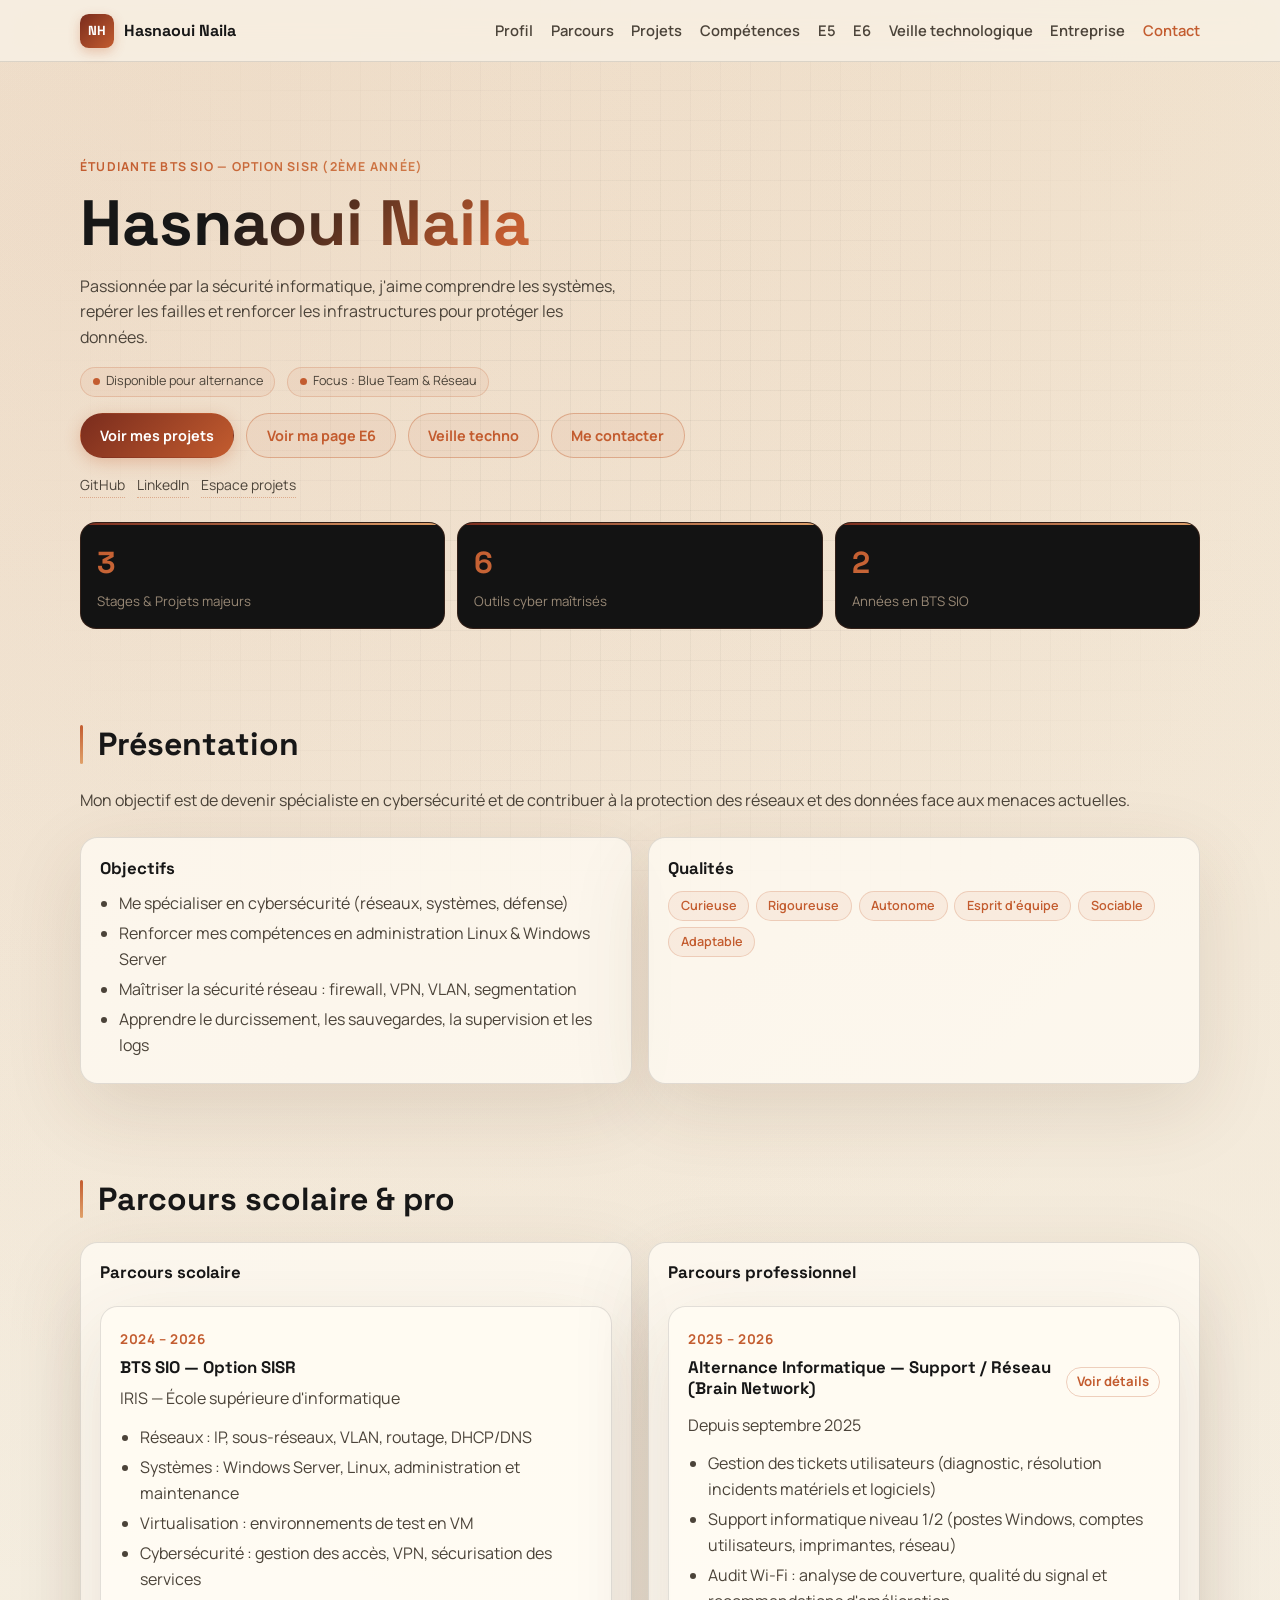
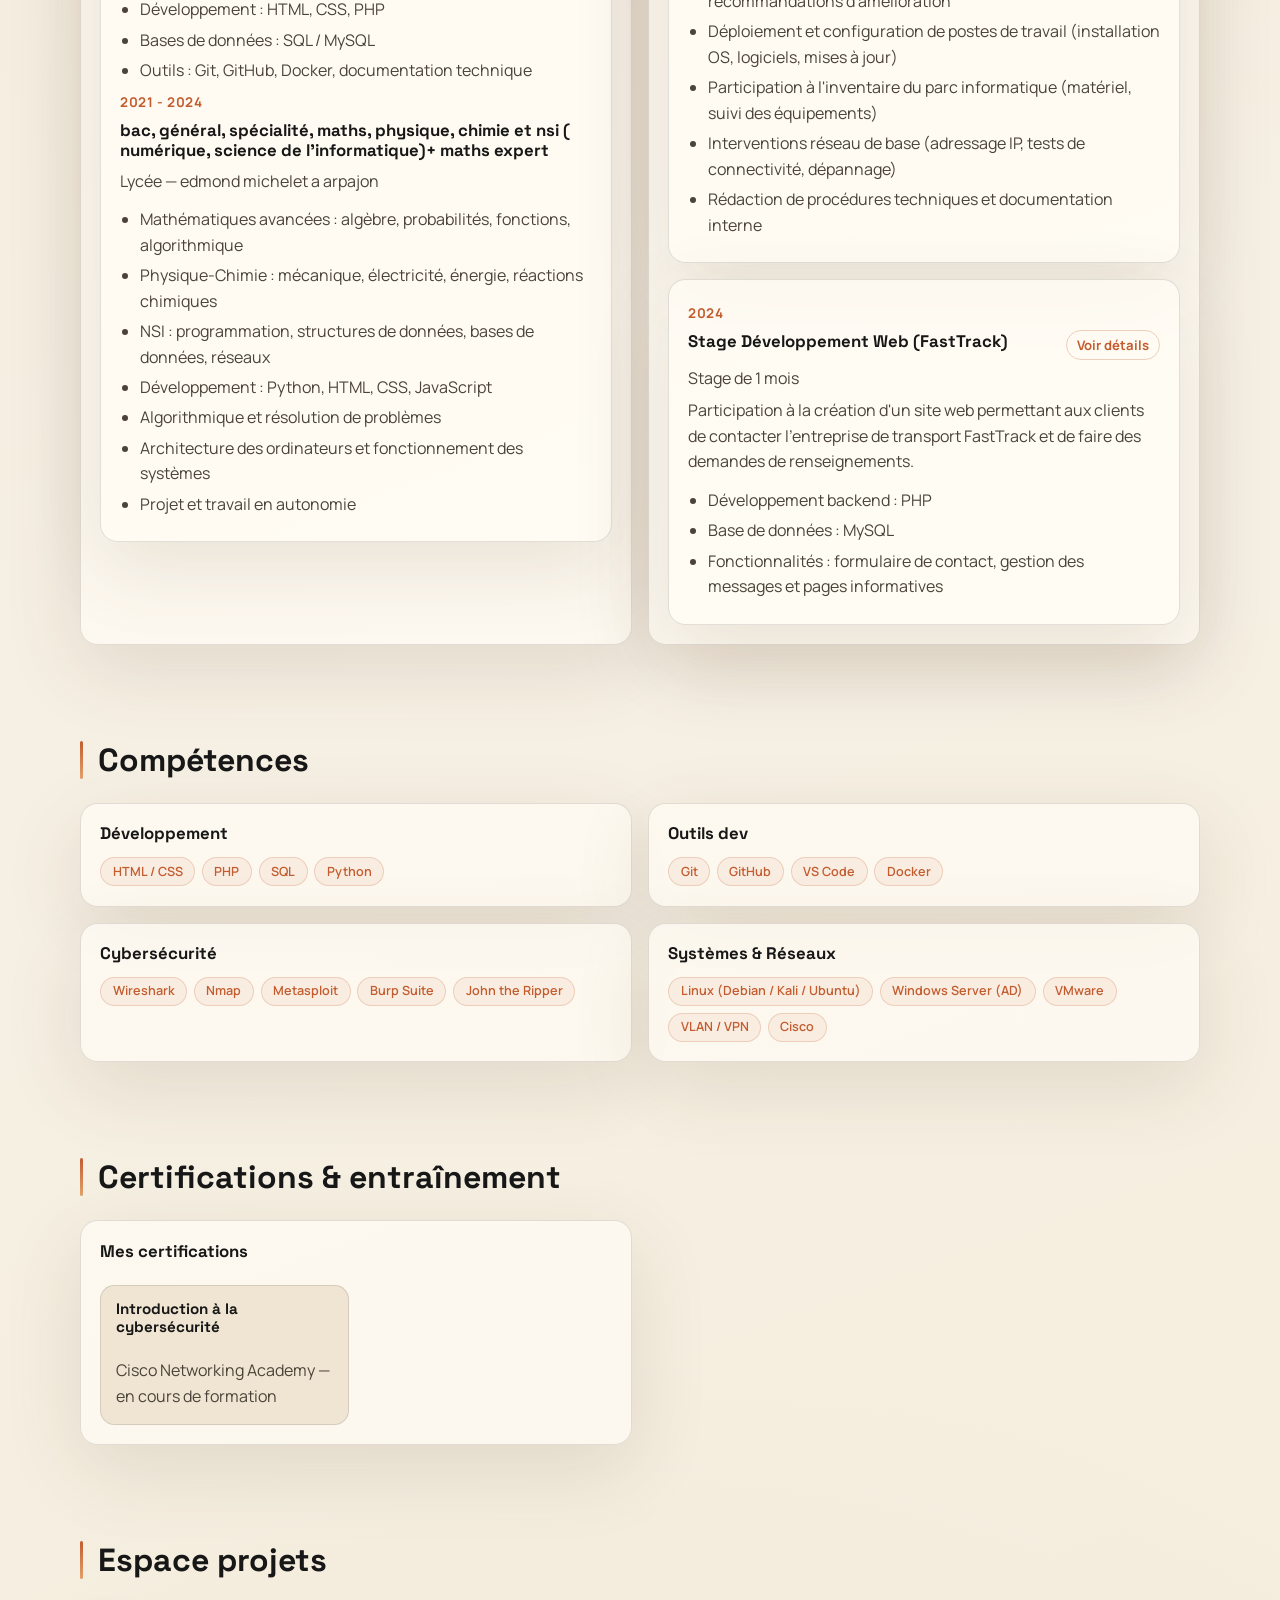
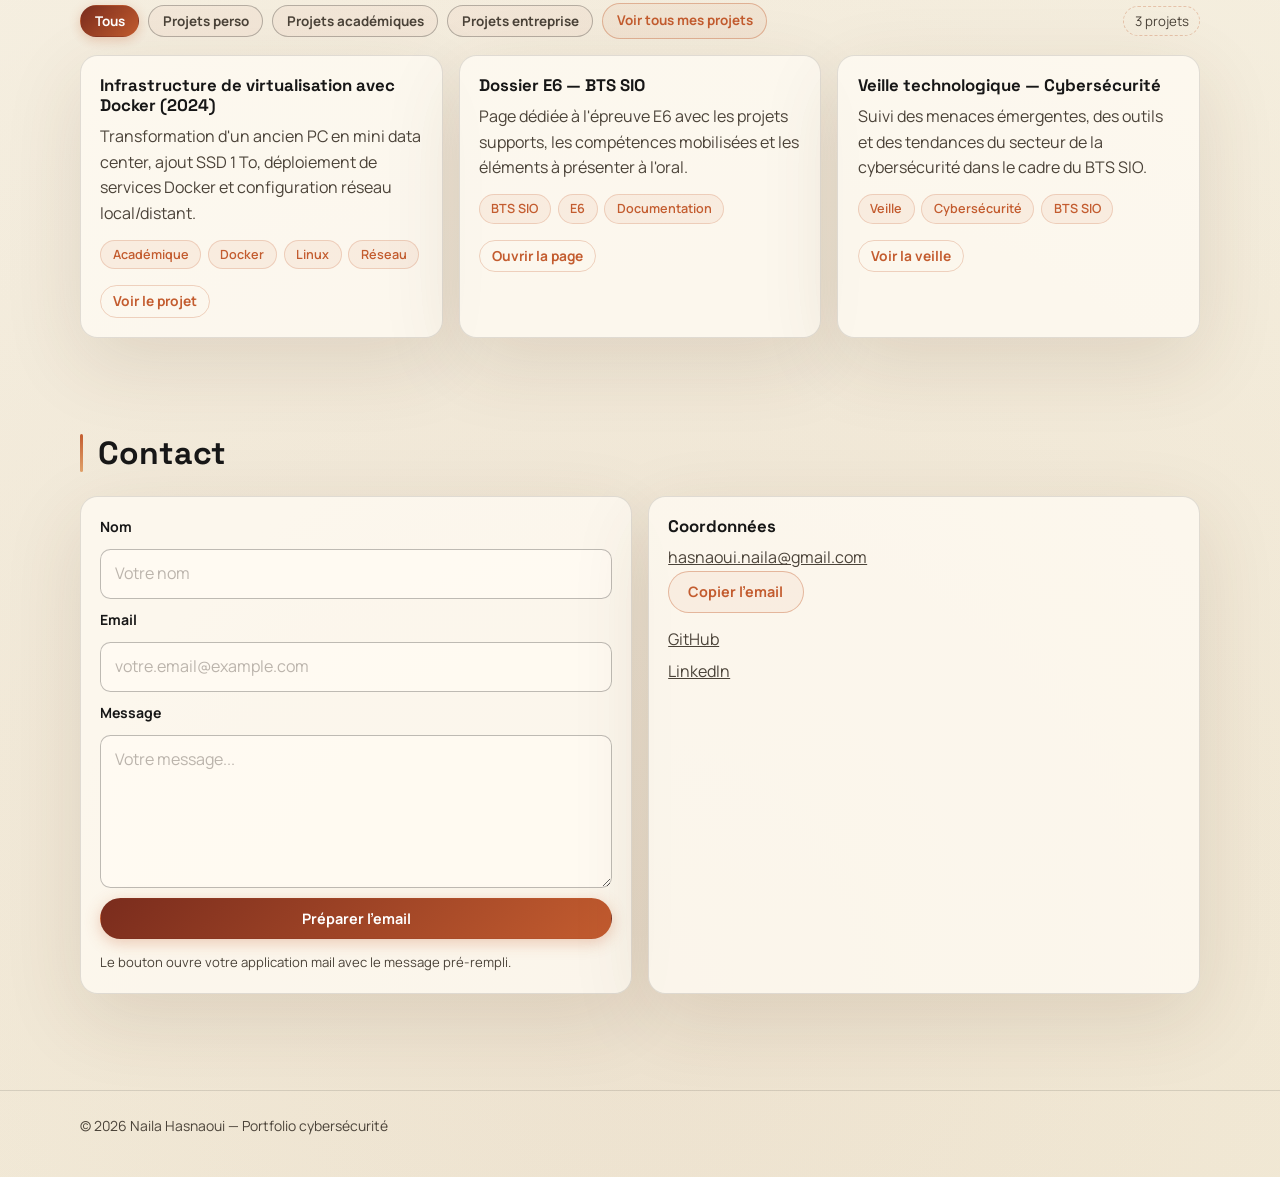
==== commit 70d38089: "Premier commit" ====
--- a/Naila_protfolio/index.html
+++ b/Naila_protfolio/index.html
@@ -8,7 +8,10 @@
             name="description"
             content="Portfolio de Naila Hasnaoui, étudiante BTS SIO SISR, orientée cybersécurité, réseaux et systèmes."/>
         <link rel="preconnect" href="https://fonts.googleapis.com"/>
-        <link rel="preconnect" href="https://fonts.gstatic.com" crossorigin="crossorigin"/>
+        <link
+            rel="preconnect"
+            href="https://fonts.gstatic.com"
+            crossorigin="crossorigin"/>
         <link
             href="https://fonts.googleapis.com/css2?family=Space+Grotesk:wght@400;500;700&family=Manrope:wght@400;600;700&display=swap"
             rel="stylesheet"/>
@@ -46,8 +49,8 @@
                         <p class="eyebrow">Étudiante BTS SIO — Option SISR (2ème année)</p>
                         <h1>Hasnaoui Naila</h1>
                         <p class="lead">
-                            Passionnée par la sécurité informatique, j'aime comprendre les systèmes,
-                            repérer les failles et renforcer les infrastructures pour protéger les données.
+                            Passionnée par la sécurité informatique, j'aime comprendre les systèmes, repérer
+                            les failles et renforcer les infrastructures pour protéger les données.
                         </p>
                         <div class="hero-meta">
                             <span class="status-dot">Disponible pour alternance</span>
@@ -65,8 +68,14 @@
 
                 <div class="social-links">
                     <a href="https://github.com/nailahsn" target="_blank" rel="noreferrer">GitHub</a>
-                    <a href="https://www.linkedin.com/in/na%C3%AFla-hasnaoui-921a3b2a5/" target="_blank" rel="noreferrer">LinkedIn</a>
-                    <a href="https://dandy-cowbell-23a.notion.site/Espace-Projets-2f4beac706b78072b6fbd65566114f82" target="_blank" rel="noreferrer">Espace projets</a>
+                    <a
+                        href="https://www.linkedin.com/in/na%C3%AFla-hasnaoui-921a3b2a5/"
+                        target="_blank"
+                        rel="noreferrer">LinkedIn</a>
+                    <a
+                        href="https://dandy-cowbell-23a.notion.site/Espace-Projets-2f4beac706b78072b6fbd65566114f82"
+                        target="_blank"
+                        rel="noreferrer">Espace projets</a>
                 </div>
 
                 <div class="hero-stats">
@@ -141,7 +150,22 @@
                                     <li>Bases de données : SQL / MySQL</li>
                                     <li>Outils : Git, GitHub, Docker, documentation technique</li>
                                 </ul>
+                                <span class="year">2021 - 2024</span>
+                                <h3>
+                                    bac, général, spécialité, maths, physique, chimie et nsi ( numérique, science de
+                                    l'informatique)+ maths expert</h3>
+                                <p>Lycée — edmond michelet a arpajon</p>
+                                <ul>
+                                    <li>Mathématiques avancées : algèbre, probabilités, fonctions, algorithmique</li>
+                                    <li>Physique-Chimie : mécanique, électricité, énergie, réactions chimiques</li>
+                                    <li>NSI : programmation, structures de données, bases de données, réseaux</li>
+                                    <li>Développement : Python, HTML, CSS, JavaScript</li>
+                                    <li>Algorithmique et résolution de problèmes</li>
+                                    <li>Architecture des ordinateurs et fonctionnement des systèmes</li>
+                                    <li>Projet et travail en autonomie</li>
+                                </ul>
                             </article>
+
                         </div>
                     </article>
 
@@ -156,11 +180,16 @@
                                 </div>
                                 <p>Depuis septembre 2025</p>
                                 <ul>
-                                    <li>Gestion des tickets utilisateurs (diagnostic, résolution incidents matériels et logiciels)</li>
-                                    <li>Support informatique niveau 1/2 (postes Windows, comptes utilisateurs, imprimantes, réseau)</li>
-                                    <li>Audit Wi-Fi : analyse de couverture, qualité du signal et recommandations d'amélioration</li>
-                                    <li>Déploiement et configuration de postes de travail (installation OS, logiciels, mises à jour)</li>
-                                    <li>Participation à l'inventaire du parc informatique (matériel, suivi des équipements)</li>
+                                    <li>Gestion des tickets utilisateurs (diagnostic, résolution incidents matériels
+                                        et logiciels)</li>
+                                    <li>Support informatique niveau 1/2 (postes Windows, comptes utilisateurs,
+                                        imprimantes, réseau)</li>
+                                    <li>Audit Wi-Fi : analyse de couverture, qualité du signal et recommandations
+                                        d'amélioration</li>
+                                    <li>Déploiement et configuration de postes de travail (installation OS,
+                                        logiciels, mises à jour)</li>
+                                    <li>Participation à l'inventaire du parc informatique (matériel, suivi des
+                                        équipements)</li>
                                     <li>Interventions réseau de base (adressage IP, tests de connectivité, dépannage)</li>
                                     <li>Rédaction de procédures techniques et documentation interne</li>
                                 </ul>
@@ -170,7 +199,11 @@
                                 <span class="year">2024</span>
                                 <div class="timeline-top">
                                     <h3>Stage Développement Web (FastTrack)</h3>
-                                    <a class="mini-link" href="https://fasttrack.alwaysdata.net/" target="_blank" rel="noreferrer">Voir détails</a>
+                                    <a
+                                        class="mini-link"
+                                        href="https://fasttrack.alwaysdata.net/"
+                                        target="_blank"
+                                        rel="noreferrer">Voir détails</a>
                                 </div>
                                 <p>Stage de 1 mois</p>
                                 <p>
@@ -180,7 +213,8 @@
                                 <ul>
                                     <li>Développement backend : PHP</li>
                                     <li>Base de données : MySQL</li>
-                                    <li>Fonctionnalités : formulaire de contact, gestion des messages et pages informatives</li>
+                                    <li>Fonctionnalités : formulaire de contact, gestion des messages et pages
+                                        informatives</li>
                                 </ul>
                             </article>
                         </div>
@@ -324,13 +358,28 @@
                 <div class="grid two-cols">
                     <form class="card contact-form" id="contactForm">
                         <label for="name">Nom</label>
-                        <input id="name" name="name" type="text" placeholder="Votre nom" required="required"/>
+                        <input
+                            id="name"
+                            name="name"
+                            type="text"
+                            placeholder="Votre nom"
+                            required="required"/>
 
                         <label for="email">Email</label>
-                        <input id="email" name="email" type="email" placeholder="votre.email@example.com" required="required"/>
+                        <input
+                            id="email"
+                            name="email"
+                            type="email"
+                            placeholder="votre.email@example.com"
+                            required="required"/>
 
                         <label for="message">Message</label>
-                        <textarea id="message" name="message" rows="5" placeholder="Votre message..." required="required"></textarea>
+                        <textarea
+                            id="message"
+                            name="message"
+                            rows="5"
+                            placeholder="Votre message..."
+                            required="required"></textarea>
 
                         <button class="btn btn-primary" type="submit">Préparer l'email</button>
                         <p class="form-help">Le bouton ouvre votre application mail avec le message pré-rempli.</p>
@@ -338,10 +387,19 @@
 
                     <aside class="card">
                         <h3>Coordonnées</h3>
-                        <p><a href="mailto:hasnaoui.naila@gmail.com" id="emailAddress">hasnaoui.naila@gmail.com</a></p>
+                        <p>
+                            <a href="mailto:hasnaoui.naila@gmail.com" id="emailAddress">hasnaoui.naila@gmail.com</a>
+                        </p>
                         <button class="btn btn-ghost inline-btn" id="copyEmailBtn" type="button">Copier l'email</button>
-                        <p><a href="https://github.com/nailahsn" target="_blank" rel="noreferrer">GitHub</a></p>
-                        <p><a href="https://www.linkedin.com/in/na%C3%AFla-hasnaoui-921a3b2a5/" target="_blank" rel="noreferrer">LinkedIn</a></p>
+                        <p>
+                            <a href="https://github.com/nailahsn" target="_blank" rel="noreferrer">GitHub</a>
+                        </p>
+                        <p>
+                            <a
+                                href="https://www.linkedin.com/in/na%C3%AFla-hasnaoui-921a3b2a5/"
+                                target="_blank"
+                                rel="noreferrer">LinkedIn</a>
+                        </p>
                     </aside>
                 </div>
             </section>
@@ -349,17 +407,31 @@
 
         <footer class="site-footer">
             <div class="container">
-                <p>© <span id="year"></span> Naila Hasnaoui — Portfolio cybersécurité</p>
+                <p>©
+                    <span id="year"></span>
+                    Naila Hasnaoui — Portfolio cybersécurité</p>
             </div>
         </footer>
 
-        <button class="back-top" id="backTopBtn" type="button" aria-label="Remonter en haut">↑</button>
+        <button
+            class="back-top"
+            id="backTopBtn"
+            type="button"
+            aria-label="Remonter en haut">↑</button>
         <div class="toast" id="toast" role="status" aria-live="polite"></div>
         <div class="lightbox" id="certLightbox" hidden="hidden" aria-hidden="true">
-            <button class="lightbox-close" id="lightboxClose" type="button" aria-label="Fermer">×</button>
-            <img class="lightbox-image" id="lightboxImage" src="" alt="Certification agrandie"/>
+            <button
+                class="lightbox-close"
+                id="lightboxClose"
+                type="button"
+                aria-label="Fermer">×</button>
+            <img
+                class="lightbox-image"
+                id="lightboxImage"
+                src=""
+                alt="Certification agrandie"/>
         </div>
 
         <script src="script.js?v=20260509"></script>
     </body>
-</html>
+</html>
